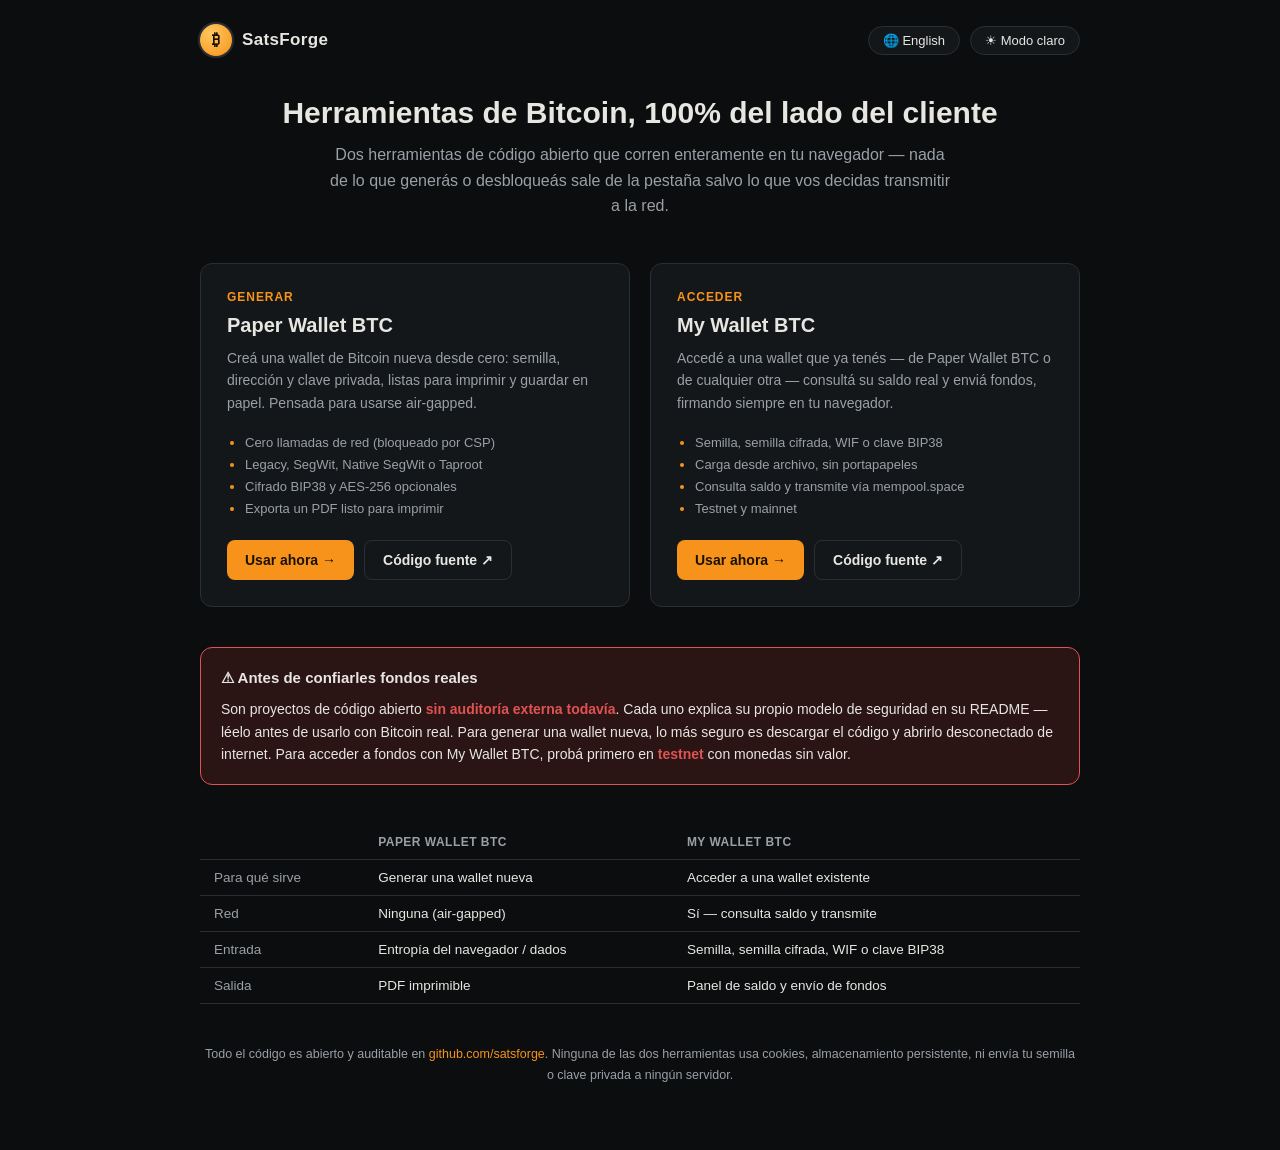
==== index.html @ 0689b352 "Add landing page for Paper Wallet BTC and My Wallet BTC Static, bilingual (ES/EN) landing page linki" ====
<!doctype html>
<html lang="es" data-theme="dark">
<head>
<meta charset="utf-8">
<meta name="viewport" content="width=device-width, initial-scale=1">
<meta name="description" content="Herramientas de Bitcoin 100% del lado del cliente: generá una wallet nueva en papel, o accedé a una existente y enviá fondos.">
<title>SatsForge — Herramientas de Bitcoin</title>
<link rel="icon" href="data:image/svg+xml,%3Csvg xmlns='http://www.w3.org/2000/svg' viewBox='0 0 32 32'%3E%3Ccircle cx='16' cy='16' r='15' fill='%23f7931a'/%3E%3Ctext x='16' y='23' font-family='Arial,sans-serif' font-size='20' font-weight='bold' fill='%231a1200' text-anchor='middle'%3E%E2%82%BF%3C/text%3E%3C/svg%3E">
<style>
:root {
  --bg: #0b0d0f;
  --bg-panel: #14171a;
  --bg-panel-2: #1c2024;
  --border: #2a2f34;
  --text: #e8e6e1;
  --text-dim: #9aa0a6;
  --accent: #f7931a;
  --accent-2: #ffc75f;
  --accent-text: #1a1200;
  --danger: #e05353;
  --danger-bg: #2a1414;
  --ok: #35c26b;
  --mono: 'Roboto Mono', 'Fira Code', 'Courier New', monospace;
  --sans: -apple-system, BlinkMacSystemFont, 'Segoe UI', Helvetica, Arial, sans-serif;
  --radius: 12px;
  color-scheme: dark;
}
[data-theme='light'] {
  --bg: #f6f3ee;
  --bg-panel: #ffffff;
  --bg-panel-2: #f0ede7;
  --border: #d8d2c6;
  --text: #1c1c1c;
  --text-dim: #5a5a5a;
  --accent: #b45f04;
  --accent-2: #935000;
  --accent-text: #ffffff;
  --danger: #b3261e;
  --danger-bg: #fbeaea;
  --ok: #1e8e4f;
  color-scheme: light;
}
* { box-sizing: border-box; }
html, body { margin: 0; padding: 0; background: var(--bg); color: var(--text); font-family: var(--sans); min-height: 100%; }
body { padding: 24px 16px 64px; }
.app { max-width: 880px; margin: 0 auto; }

.topbar { display: flex; align-items: center; justify-content: space-between; margin-bottom: 40px; gap: 12px; flex-wrap: wrap; }
.topbar-actions { display: flex; align-items: center; gap: 10px; }
.brand { display: flex; align-items: center; gap: 10px; font-weight: 700; letter-spacing: 0.02em; font-size: 17px; }
.brand .coin {
  width: 32px; height: 32px; border-radius: 50%;
  background: radial-gradient(circle at 35% 30%, var(--accent-2), var(--accent));
  display: flex; align-items: center; justify-content: center;
  color: #1a1200; font-weight: 900; font-size: 16px;
  box-shadow: 0 0 0 2px var(--border);
}
.theme-toggle {
  background: var(--bg-panel); border: 1px solid var(--border); color: var(--text);
  border-radius: 999px; padding: 6px 14px; font-size: 13px; cursor: pointer;
}
.theme-toggle:hover { border-color: var(--accent); }

.hero { text-align: center; margin-bottom: 44px; }
.hero h1 { font-size: 30px; margin: 0 0 12px; }
.hero p { color: var(--text-dim); font-size: 16px; line-height: 1.6; max-width: 620px; margin: 0 auto; }

.cards { display: grid; grid-template-columns: 1fr 1fr; gap: 20px; margin-bottom: 40px; }
@media (max-width: 680px) { .cards { grid-template-columns: 1fr; } }

.card {
  background: var(--bg-panel); border: 1px solid var(--border); border-radius: var(--radius);
  padding: 26px; display: flex; flex-direction: column;
}
.card .kicker { color: var(--accent); font-size: 12px; font-weight: 700; letter-spacing: 0.08em; text-transform: uppercase; margin-bottom: 10px; }
.card h2 { font-size: 20px; margin: 0 0 10px; }
.card p { color: var(--text-dim); font-size: 14px; line-height: 1.6; flex: 1; margin: 0 0 18px; }
.card ul { color: var(--text-dim); font-size: 13px; line-height: 1.7; margin: 0 0 20px; padding-left: 18px; }
.card ul li::marker { color: var(--accent); }

.btn-row { display: flex; gap: 10px; flex-wrap: wrap; }
.btn {
  appearance: none; border: none; border-radius: 8px; padding: 11px 18px; font-size: 14px; font-weight: 600;
  cursor: pointer; text-decoration: none; display: inline-flex; align-items: center; gap: 6px;
}
.btn-primary { background: var(--accent); color: var(--accent-text); }
.btn-primary:hover { background: var(--accent-2); }
.btn-secondary { background: transparent; border: 1px solid var(--border); color: var(--text); }
.btn-secondary:hover { border-color: var(--accent); }

.notice {
  background: var(--danger-bg); border: 1px solid var(--danger); border-radius: var(--radius);
  padding: 18px 20px; margin-bottom: 40px; font-size: 14px; line-height: 1.6;
}
.notice strong { color: var(--danger); }
.notice h3 { margin: 0 0 8px; font-size: 15px; color: var(--text); }

.compare { width: 100%; border-collapse: collapse; margin-bottom: 40px; font-size: 13.5px; }
.compare th, .compare td { text-align: left; padding: 10px 14px; border-bottom: 1px solid var(--border); }
.compare th { color: var(--text-dim); font-weight: 600; font-size: 12px; text-transform: uppercase; letter-spacing: 0.04em; }
.compare td:first-child, .compare th:first-child { color: var(--text-dim); }

footer { text-align: center; color: var(--text-dim); font-size: 12.5px; line-height: 1.7; }
footer a { color: var(--accent); text-decoration: none; }
footer a:hover { text-decoration: underline; }
</style>
</head>
<body>
<div class="app">

  <div class="topbar">
    <div class="brand"><span class="coin">₿</span> SatsForge</div>
    <div class="topbar-actions">
      <button class="theme-toggle" id="lang-toggle" type="button" data-i18n="topbar.lang.toEnglish">🌐 English</button>
      <button class="theme-toggle" id="theme-toggle" type="button" data-i18n="topbar.theme.toLight">☀ Modo claro</button>
    </div>
  </div>

  <div class="hero">
    <h1 data-i18n="hero.title">Herramientas de Bitcoin, 100% del lado del cliente</h1>
    <p data-i18n="hero.subtitle">Dos herramientas de código abierto que corren enteramente en tu navegador — nada de lo que generás
       o desbloqueás sale de la pestaña salvo lo que vos decidas transmitir a la red.</p>
  </div>

  <div class="cards">
    <div class="card">
      <div class="kicker" data-i18n="card.generate.kicker">Generar</div>
      <h2>Paper Wallet BTC</h2>
      <p data-i18n="card.generate.desc">Creá una wallet de Bitcoin nueva desde cero: semilla, dirección y clave privada,
         listas para imprimir y guardar en papel. Pensada para usarse air-gapped.</p>
      <ul>
        <li data-i18n="card.generate.li1">Cero llamadas de red (bloqueado por CSP)</li>
        <li data-i18n="card.generate.li2">Legacy, SegWit, Native SegWit o Taproot</li>
        <li data-i18n="card.generate.li3">Cifrado BIP38 y AES-256 opcionales</li>
        <li data-i18n="card.generate.li4">Exporta un PDF listo para imprimir</li>
      </ul>
      <div class="btn-row">
        <a class="btn btn-primary" href="./paper-wallet-btc/index.html" data-i18n="card.useNow">Usar ahora →</a>
        <a class="btn btn-secondary" href="https://github.com/satsforge/paper-wallet-btc" target="_blank" rel="noopener noreferrer" data-i18n="card.source">Código fuente ↗</a>
      </div>
    </div>

    <div class="card">
      <div class="kicker" data-i18n="card.access.kicker">Acceder</div>
      <h2>My Wallet BTC</h2>
      <p data-i18n="card.access.desc">Accedé a una wallet que ya tenés — de Paper Wallet BTC o de cualquier otra —
         consultá su saldo real y enviá fondos, firmando siempre en tu navegador.</p>
      <ul>
        <li data-i18n="card.access.li1">Semilla, semilla cifrada, WIF o clave BIP38</li>
        <li data-i18n="card.access.li2">Carga desde archivo, sin portapapeles</li>
        <li data-i18n="card.access.li3">Consulta saldo y transmite vía mempool.space</li>
        <li data-i18n="card.access.li4">Testnet y mainnet</li>
      </ul>
      <div class="btn-row">
        <a class="btn btn-primary" href="./my-wallet-btc/index.html" data-i18n="card.useNow">Usar ahora →</a>
        <a class="btn btn-secondary" href="https://github.com/satsforge/my-wallet-btc" target="_blank" rel="noopener noreferrer" data-i18n="card.source">Código fuente ↗</a>
      </div>
    </div>
  </div>

  <div class="notice">
    <h3 data-i18n="notice.title">⚠ Antes de confiarles fondos reales</h3>
    <span data-i18n="notice.body">Son proyectos de código abierto <strong>sin auditoría externa todavía</strong>. Cada uno explica su
    propio modelo de seguridad en su README — léelo antes de usarlo con Bitcoin real. Para generar una
    wallet nueva, lo más seguro es descargar el código y abrirlo desconectado de internet. Para acceder
    a fondos con My Wallet BTC, probá primero en <strong>testnet</strong> con monedas sin valor.</span>
  </div>

  <table class="compare">
    <thead>
      <tr><th></th><th>Paper Wallet BTC</th><th>My Wallet BTC</th></tr>
    </thead>
    <tbody>
      <tr><td data-i18n="compare.purpose">Para qué sirve</td><td data-i18n="compare.purpose.generate">Generar una wallet nueva</td><td data-i18n="compare.purpose.access">Acceder a una wallet existente</td></tr>
      <tr><td data-i18n="compare.network">Red</td><td data-i18n="compare.network.generate">Ninguna (air-gapped)</td><td data-i18n="compare.network.access">Sí — consulta saldo y transmite</td></tr>
      <tr><td data-i18n="compare.input">Entrada</td><td data-i18n="compare.input.generate">Entropía del navegador / dados</td><td data-i18n="compare.input.access">Semilla, semilla cifrada, WIF o clave BIP38</td></tr>
      <tr><td data-i18n="compare.output">Salida</td><td data-i18n="compare.output.generate">PDF imprimible</td><td data-i18n="compare.output.access">Panel de saldo y envío de fondos</td></tr>
    </tbody>
  </table>

  <footer data-i18n="footer.note">
    Todo el código es abierto y auditable en
    <a href="https://github.com/satsforge" target="_blank" rel="noopener noreferrer">github.com/satsforge</a>.
    Ninguna de las dos herramientas usa cookies, almacenamiento persistente, ni envía tu semilla o
    clave privada a ningún servidor.
  </footer>

</div>
<script>
(function () {
  var dict = {
    'topbar.lang.toEnglish': { es: '🌐 English', en: '🌐 Español' },
    'topbar.theme.toLight': { es: '☀ Modo claro', en: '☀ Light mode' },
    'topbar.theme.toDark': { es: '🌙 Modo oscuro', en: '🌙 Dark mode' },

    'hero.title': { es: 'Herramientas de Bitcoin, 100% del lado del cliente', en: 'Bitcoin tools, 100% client-side' },
    'hero.subtitle': {
      es: 'Dos herramientas de código abierto que corren enteramente en tu navegador — nada de lo que generás o desbloqueás sale de la pestaña salvo lo que vos decidas transmitir a la red.',
      en: 'Two open-source tools that run entirely in your browser — nothing you generate or unlock leaves the tab except what you choose to broadcast to the network.',
    },

    'card.generate.kicker': { es: 'Generar', en: 'Generate' },
    'card.generate.desc': {
      es: 'Creá una wallet de Bitcoin nueva desde cero: semilla, dirección y clave privada, listas para imprimir y guardar en papel. Pensada para usarse air-gapped.',
      en: 'Create a brand-new Bitcoin wallet from scratch: seed, address, and private key, ready to print and keep on paper. Built to be used air-gapped.',
    },
    'card.generate.li1': { es: 'Cero llamadas de red (bloqueado por CSP)', en: 'Zero network calls (blocked by CSP)' },
    'card.generate.li2': { es: 'Legacy, SegWit, Native SegWit o Taproot', en: 'Legacy, SegWit, Native SegWit, or Taproot' },
    'card.generate.li3': { es: 'Cifrado BIP38 y AES-256 opcionales', en: 'Optional BIP38 and AES-256 encryption' },
    'card.generate.li4': { es: 'Exporta un PDF listo para imprimir', en: 'Exports a print-ready PDF' },

    'card.access.kicker': { es: 'Acceder', en: 'Access' },
    'card.access.desc': {
      es: 'Accedé a una wallet que ya tenés — de Paper Wallet BTC o de cualquier otra — consultá su saldo real y enviá fondos, firmando siempre en tu navegador.',
      en: 'Access a wallet you already have — from Paper Wallet BTC or any other — check its real balance and send funds, always signing in your browser.',
    },
    'card.access.li1': { es: 'Semilla, semilla cifrada, WIF o clave BIP38', en: 'Seed, encrypted seed, WIF, or BIP38 key' },
    'card.access.li2': { es: 'Carga desde archivo, sin portapapeles', en: 'Load from file, no clipboard' },
    'card.access.li3': { es: 'Consulta saldo y transmite vía mempool.space', en: 'Checks balance and broadcasts via mempool.space' },
    'card.access.li4': { es: 'Testnet y mainnet', en: 'Testnet and mainnet' },

    'card.useNow': { es: 'Usar ahora →', en: 'Use it now →' },
    'card.source': { es: 'Código fuente ↗', en: 'Source code ↗' },

    'notice.title': { es: '⚠ Antes de confiarles fondos reales', en: '⚠ Before trusting them with real funds' },
    'notice.body': {
      es: 'Son proyectos de código abierto <strong>sin auditoría externa todavía</strong>. Cada uno explica su propio modelo de seguridad en su README — léelo antes de usarlo con Bitcoin real. Para generar una wallet nueva, lo más seguro es descargar el código y abrirlo desconectado de internet. Para acceder a fondos con My Wallet BTC, probá primero en <strong>testnet</strong> con monedas sin valor.',
      en: 'These are open-source projects <strong>not audited externally yet</strong>. Each explains its own security model in its README — read it before using it with real Bitcoin. To generate a new wallet, the safest thing is to download the code and open it disconnected from the internet. To access funds with My Wallet BTC, try <strong>testnet</strong> with worthless coins first.',
    },

    'compare.purpose': { es: 'Para qué sirve', en: 'What it’s for' },
    'compare.purpose.generate': { es: 'Generar una wallet nueva', en: 'Generate a new wallet' },
    'compare.purpose.access': { es: 'Acceder a una wallet existente', en: 'Access an existing wallet' },
    'compare.network': { es: 'Red', en: 'Network' },
    'compare.network.generate': { es: 'Ninguna (air-gapped)', en: 'None (air-gapped)' },
    'compare.network.access': { es: 'Sí — consulta saldo y transmite', en: 'Yes — checks balance and broadcasts' },
    'compare.input': { es: 'Entrada', en: 'Input' },
    'compare.input.generate': { es: 'Entropía del navegador / dados', en: 'Browser entropy / dice' },
    'compare.input.access': { es: 'Semilla, semilla cifrada, WIF o clave BIP38', en: 'Seed, encrypted seed, WIF, or BIP38 key' },
    'compare.output': { es: 'Salida', en: 'Output' },
    'compare.output.generate': { es: 'PDF imprimible', en: 'Printable PDF' },
    'compare.output.access': { es: 'Panel de saldo y envío de fondos', en: 'Balance panel and fund sending' },

    'footer.note': {
      es: 'Todo el código es abierto y auditable en <a href="https://github.com/satsforge" target="_blank" rel="noopener noreferrer">github.com/satsforge</a>. Ninguna de las dos herramientas usa cookies, almacenamiento persistente, ni envía tu semilla o clave privada a ningún servidor.',
      en: 'All the code is open and auditable at <a href="https://github.com/satsforge" target="_blank" rel="noopener noreferrer">github.com/satsforge</a>. Neither tool uses cookies, persistent storage, or sends your seed or private key to any server.',
    },
  };

  var state = { lang: 'es' };

  function tr(key) {
    var entry = dict[key];
    return entry ? (entry[state.lang] || entry.es) : key;
  }

  function applyTranslations() {
    document.documentElement.lang = state.lang;
    document.querySelectorAll('[data-i18n]').forEach(function (el) {
      el.innerHTML = tr(el.dataset.i18n);
    });
    updateThemeLabel();
  }

  function updateThemeLabel() {
    var isLight = document.documentElement.getAttribute('data-theme') === 'light';
    document.getElementById('theme-toggle').textContent = tr(isLight ? 'topbar.theme.toDark' : 'topbar.theme.toLight');
  }

  document.getElementById('lang-toggle').addEventListener('click', function () {
    state.lang = state.lang === 'es' ? 'en' : 'es';
    applyTranslations();
  });

  document.getElementById('theme-toggle').addEventListener('click', function () {
    var html = document.documentElement;
    html.setAttribute('data-theme', html.getAttribute('data-theme') === 'light' ? 'dark' : 'light');
    updateThemeLabel();
  });

  applyTranslations();
})();
</script>
</body>
</html>
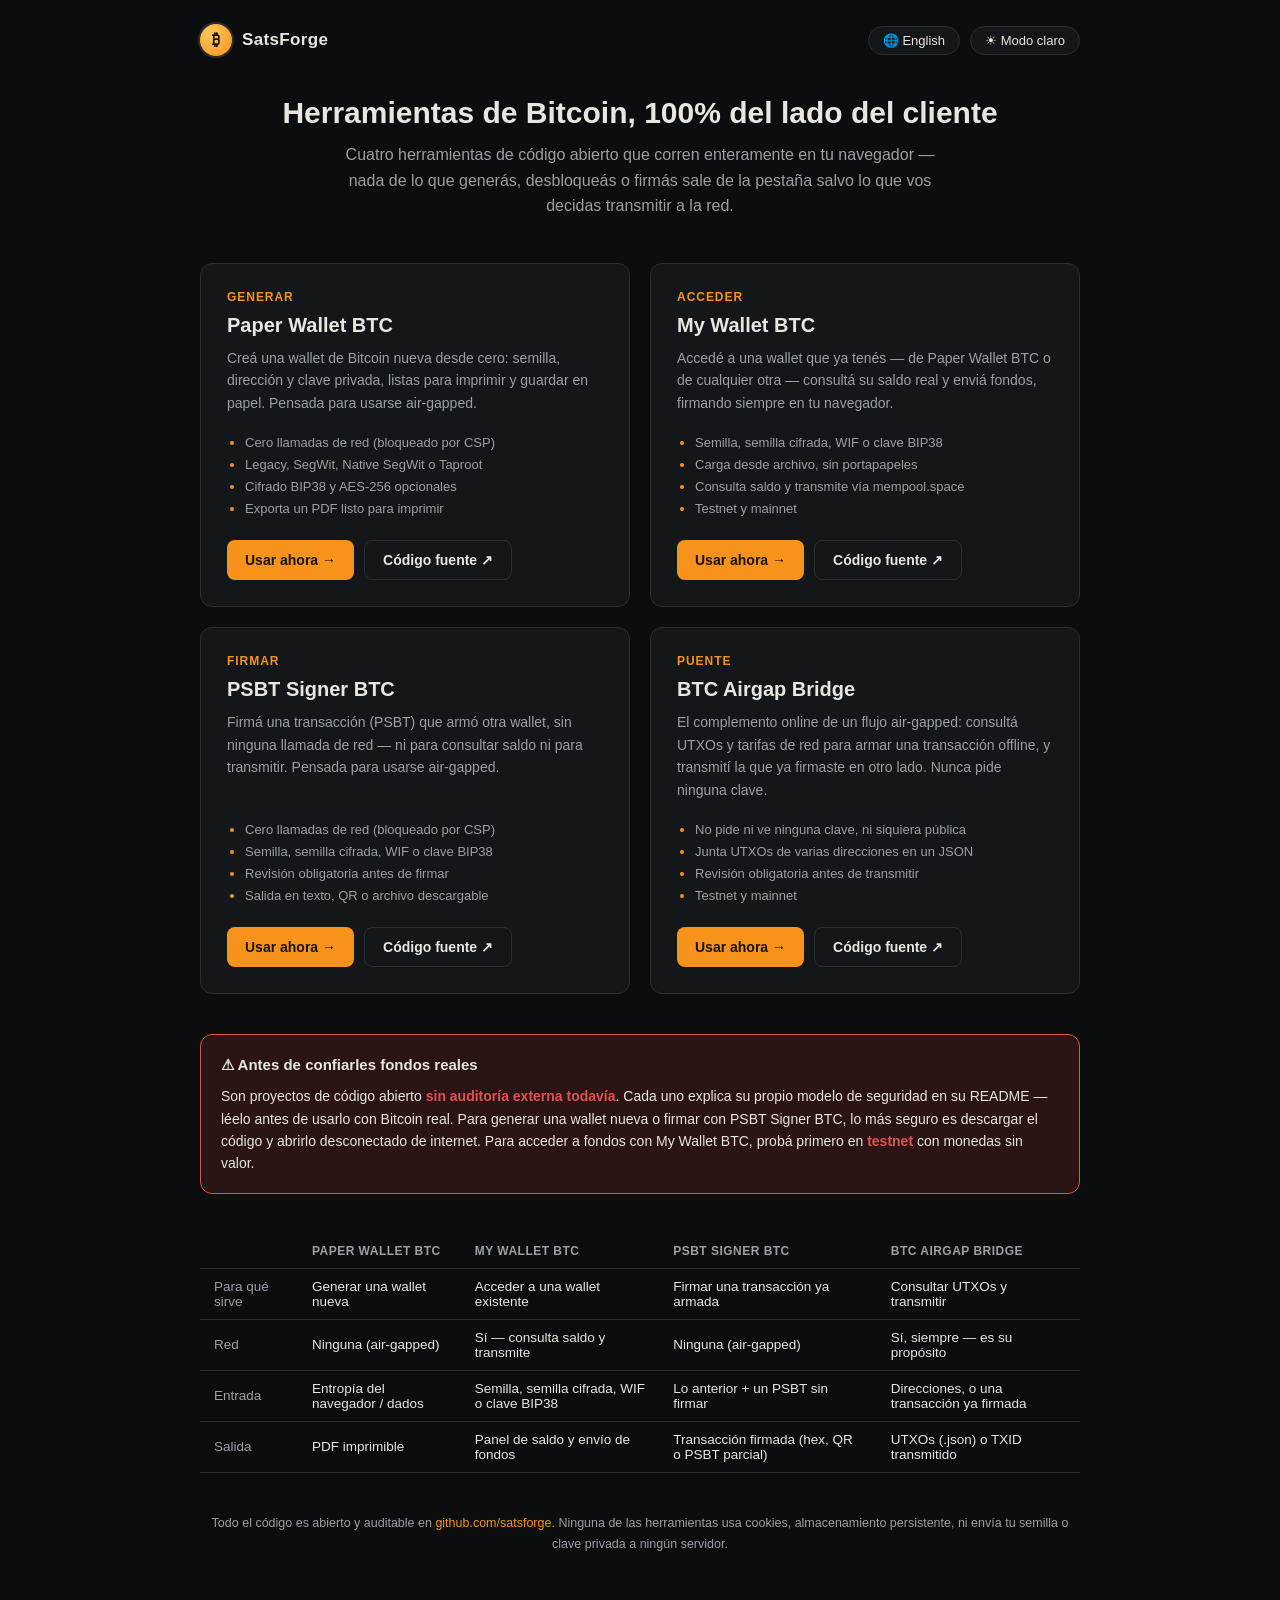
==== commit 6b817cd3: "Add PSBT Signer BTC and BTC Airgap Bridge to the landing page Brings the site up to date with the tw" ====
--- a/index.html
+++ b/index.html
@@ -3,7 +3,7 @@
 <head>
 <meta charset="utf-8">
 <meta name="viewport" content="width=device-width, initial-scale=1">
-<meta name="description" content="Herramientas de Bitcoin 100% del lado del cliente: generá una wallet nueva en papel, o accedé a una existente y enviá fondos.">
+<meta name="description" content="Herramientas de Bitcoin 100% del lado del cliente: generá una wallet nueva en papel, accedé a una existente y enviá fondos, firmá un PSBT offline, o consultá UTXOs y transmití una transacción ya firmada.">
 <title>SatsForge — Herramientas de Bitcoin</title>
 <link rel="icon" href="data:image/svg+xml,%3Csvg xmlns='http://www.w3.org/2000/svg' viewBox='0 0 32 32'%3E%3Ccircle cx='16' cy='16' r='15' fill='%23f7931a'/%3E%3Ctext x='16' y='23' font-family='Arial,sans-serif' font-size='20' font-weight='bold' fill='%231a1200' text-anchor='middle'%3E%E2%82%BF%3C/text%3E%3C/svg%3E">
 <style>
@@ -66,7 +66,7 @@
 .hero p { color: var(--text-dim); font-size: 16px; line-height: 1.6; max-width: 620px; margin: 0 auto; }
 
 .cards { display: grid; grid-template-columns: 1fr 1fr; gap: 20px; margin-bottom: 40px; }
-@media (max-width: 680px) { .cards { grid-template-columns: 1fr; } }
+@media (max-width: 620px) { .cards { grid-template-columns: 1fr; } }
 
 .card {
   background: var(--bg-panel); border: 1px solid var(--border); border-radius: var(--radius);
@@ -118,8 +118,8 @@
 
   <div class="hero">
     <h1 data-i18n="hero.title">Herramientas de Bitcoin, 100% del lado del cliente</h1>
-    <p data-i18n="hero.subtitle">Dos herramientas de código abierto que corren enteramente en tu navegador — nada de lo que generás
-       o desbloqueás sale de la pestaña salvo lo que vos decidas transmitir a la red.</p>
+    <p data-i18n="hero.subtitle">Cuatro herramientas de código abierto que corren enteramente en tu navegador — nada de lo que generás,
+       desbloqueás o firmás sale de la pestaña salvo lo que vos decidas transmitir a la red.</p>
   </div>
 
   <div class="cards">
@@ -156,32 +156,90 @@
         <a class="btn btn-secondary" href="https://github.com/satsforge/my-wallet-btc" target="_blank" rel="noopener noreferrer" data-i18n="card.source">Código fuente ↗</a>
       </div>
     </div>
+
+    <div class="card">
+      <div class="kicker" data-i18n="card.sign.kicker">Firmar</div>
+      <h2>PSBT Signer BTC</h2>
+      <p data-i18n="card.sign.desc">Firmá una transacción (PSBT) que armó otra wallet, sin ninguna llamada de red —
+         ni para consultar saldo ni para transmitir. Pensada para usarse air-gapped.</p>
+      <ul>
+        <li data-i18n="card.sign.li1">Cero llamadas de red (bloqueado por CSP)</li>
+        <li data-i18n="card.sign.li2">Semilla, semilla cifrada, WIF o clave BIP38</li>
+        <li data-i18n="card.sign.li3">Revisión obligatoria antes de firmar</li>
+        <li data-i18n="card.sign.li4">Salida en texto, QR o archivo descargable</li>
+      </ul>
+      <div class="btn-row">
+        <a class="btn btn-primary" href="./psbt-signer-btc/index.html" data-i18n="card.useNow">Usar ahora →</a>
+        <a class="btn btn-secondary" href="https://github.com/satsforge/psbt-signer-btc" target="_blank" rel="noopener noreferrer" data-i18n="card.source">Código fuente ↗</a>
+      </div>
+    </div>
+
+    <div class="card">
+      <div class="kicker" data-i18n="card.bridge.kicker">Puente</div>
+      <h2>BTC Airgap Bridge</h2>
+      <p data-i18n="card.bridge.desc">El complemento online de un flujo air-gapped: consultá UTXOs y tarifas de red para armar una
+         transacción offline, y transmití la que ya firmaste en otro lado. Nunca pide ninguna clave.</p>
+      <ul>
+        <li data-i18n="card.bridge.li1">No pide ni ve ninguna clave, ni siquiera pública</li>
+        <li data-i18n="card.bridge.li2">Junta UTXOs de varias direcciones en un JSON</li>
+        <li data-i18n="card.bridge.li3">Revisión obligatoria antes de transmitir</li>
+        <li data-i18n="card.bridge.li4">Testnet y mainnet</li>
+      </ul>
+      <div class="btn-row">
+        <a class="btn btn-primary" href="./btc-airgap-bridge/index.html" data-i18n="card.useNow">Usar ahora →</a>
+        <a class="btn btn-secondary" href="https://github.com/satsforge/btc-airgap-bridge" target="_blank" rel="noopener noreferrer" data-i18n="card.source">Código fuente ↗</a>
+      </div>
+    </div>
   </div>
 
   <div class="notice">
     <h3 data-i18n="notice.title">⚠ Antes de confiarles fondos reales</h3>
     <span data-i18n="notice.body">Son proyectos de código abierto <strong>sin auditoría externa todavía</strong>. Cada uno explica su
     propio modelo de seguridad en su README — léelo antes de usarlo con Bitcoin real. Para generar una
-    wallet nueva, lo más seguro es descargar el código y abrirlo desconectado de internet. Para acceder
-    a fondos con My Wallet BTC, probá primero en <strong>testnet</strong> con monedas sin valor.</span>
+    wallet nueva o firmar con PSBT Signer BTC, lo más seguro es descargar el código y abrirlo desconectado
+    de internet. Para acceder a fondos con My Wallet BTC, probá primero en <strong>testnet</strong> con monedas sin valor.</span>
   </div>
 
   <table class="compare">
     <thead>
-      <tr><th></th><th>Paper Wallet BTC</th><th>My Wallet BTC</th></tr>
+      <tr><th></th><th>Paper Wallet BTC</th><th>My Wallet BTC</th><th>PSBT Signer BTC</th><th>BTC Airgap Bridge</th></tr>
     </thead>
     <tbody>
-      <tr><td data-i18n="compare.purpose">Para qué sirve</td><td data-i18n="compare.purpose.generate">Generar una wallet nueva</td><td data-i18n="compare.purpose.access">Acceder a una wallet existente</td></tr>
-      <tr><td data-i18n="compare.network">Red</td><td data-i18n="compare.network.generate">Ninguna (air-gapped)</td><td data-i18n="compare.network.access">Sí — consulta saldo y transmite</td></tr>
-      <tr><td data-i18n="compare.input">Entrada</td><td data-i18n="compare.input.generate">Entropía del navegador / dados</td><td data-i18n="compare.input.access">Semilla, semilla cifrada, WIF o clave BIP38</td></tr>
-      <tr><td data-i18n="compare.output">Salida</td><td data-i18n="compare.output.generate">PDF imprimible</td><td data-i18n="compare.output.access">Panel de saldo y envío de fondos</td></tr>
+      <tr>
+        <td data-i18n="compare.purpose">Para qué sirve</td>
+        <td data-i18n="compare.purpose.generate">Generar una wallet nueva</td>
+        <td data-i18n="compare.purpose.access">Acceder a una wallet existente</td>
+        <td data-i18n="compare.purpose.sign">Firmar una transacción ya armada</td>
+        <td data-i18n="compare.purpose.bridge">Consultar UTXOs y transmitir</td>
+      </tr>
+      <tr>
+        <td data-i18n="compare.network">Red</td>
+        <td data-i18n="compare.network.generate">Ninguna (air-gapped)</td>
+        <td data-i18n="compare.network.access">Sí — consulta saldo y transmite</td>
+        <td data-i18n="compare.network.sign">Ninguna (air-gapped)</td>
+        <td data-i18n="compare.network.bridge">Sí, siempre — es su propósito</td>
+      </tr>
+      <tr>
+        <td data-i18n="compare.input">Entrada</td>
+        <td data-i18n="compare.input.generate">Entropía del navegador / dados</td>
+        <td data-i18n="compare.input.access">Semilla, semilla cifrada, WIF o clave BIP38</td>
+        <td data-i18n="compare.input.sign">Lo anterior + un PSBT sin firmar</td>
+        <td data-i18n="compare.input.bridge">Direcciones, o una transacción ya firmada</td>
+      </tr>
+      <tr>
+        <td data-i18n="compare.output">Salida</td>
+        <td data-i18n="compare.output.generate">PDF imprimible</td>
+        <td data-i18n="compare.output.access">Panel de saldo y envío de fondos</td>
+        <td data-i18n="compare.output.sign">Transacción firmada (hex, QR o PSBT parcial)</td>
+        <td data-i18n="compare.output.bridge">UTXOs (.json) o TXID transmitido</td>
+      </tr>
     </tbody>
   </table>
 
   <footer data-i18n="footer.note">
     Todo el código es abierto y auditable en
     <a href="https://github.com/satsforge" target="_blank" rel="noopener noreferrer">github.com/satsforge</a>.
-    Ninguna de las dos herramientas usa cookies, almacenamiento persistente, ni envía tu semilla o
+    Ninguna de las herramientas usa cookies, almacenamiento persistente, ni envía tu semilla o
     clave privada a ningún servidor.
   </footer>
 
@@ -195,8 +253,8 @@
 
     'hero.title': { es: 'Herramientas de Bitcoin, 100% del lado del cliente', en: 'Bitcoin tools, 100% client-side' },
     'hero.subtitle': {
-      es: 'Dos herramientas de código abierto que corren enteramente en tu navegador — nada de lo que generás o desbloqueás sale de la pestaña salvo lo que vos decidas transmitir a la red.',
-      en: 'Two open-source tools that run entirely in your browser — nothing you generate or unlock leaves the tab except what you choose to broadcast to the network.',
+      es: 'Cuatro herramientas de código abierto que corren enteramente en tu navegador — nada de lo que generás, desbloqueás o firmás sale de la pestaña salvo lo que vos decidas transmitir a la red.',
+      en: 'Four open-source tools that run entirely in your browser — nothing you generate, unlock, or sign leaves the tab except what you choose to broadcast to the network.',
     },
 
     'card.generate.kicker': { es: 'Generar', en: 'Generate' },
@@ -219,31 +277,59 @@
     'card.access.li3': { es: 'Consulta saldo y transmite vía mempool.space', en: 'Checks balance and broadcasts via mempool.space' },
     'card.access.li4': { es: 'Testnet y mainnet', en: 'Testnet and mainnet' },
 
+    'card.sign.kicker': { es: 'Firmar', en: 'Sign' },
+    'card.sign.desc': {
+      es: 'Firmá una transacción (PSBT) que armó otra wallet, sin ninguna llamada de red — ni para consultar saldo ni para transmitir. Pensada para usarse air-gapped.',
+      en: 'Sign a transaction (PSBT) another wallet built, with no network calls at all — not to check balance, not to broadcast. Built to be used air-gapped.',
+    },
+    'card.sign.li1': { es: 'Cero llamadas de red (bloqueado por CSP)', en: 'Zero network calls (blocked by CSP)' },
+    'card.sign.li2': { es: 'Semilla, semilla cifrada, WIF o clave BIP38', en: 'Seed, encrypted seed, WIF, or BIP38 key' },
+    'card.sign.li3': { es: 'Revisión obligatoria antes de firmar', en: 'Mandatory review before signing' },
+    'card.sign.li4': { es: 'Salida en texto, QR o archivo descargable', en: 'Output as text, QR, or a downloadable file' },
+
+    'card.bridge.kicker': { es: 'Puente', en: 'Bridge' },
+    'card.bridge.desc': {
+      es: 'El complemento online de un flujo air-gapped: consultá UTXOs y tarifas de red para armar una transacción offline, y transmití la que ya firmaste en otro lado. Nunca pide ninguna clave.',
+      en: 'The online companion for an air-gapped workflow: query UTXOs and network fees to build a transaction offline, and broadcast the one you already signed elsewhere. It never asks for any key.',
+    },
+    'card.bridge.li1': { es: 'No pide ni ve ninguna clave, ni siquiera pública', en: 'Never asks for or sees any key, not even a public one' },
+    'card.bridge.li2': { es: 'Junta UTXOs de varias direcciones en un JSON', en: 'Merges UTXOs from several addresses into one JSON' },
+    'card.bridge.li3': { es: 'Revisión obligatoria antes de transmitir', en: 'Mandatory review before broadcasting' },
+    'card.bridge.li4': { es: 'Testnet y mainnet', en: 'Testnet and mainnet' },
+
     'card.useNow': { es: 'Usar ahora →', en: 'Use it now →' },
     'card.source': { es: 'Código fuente ↗', en: 'Source code ↗' },
 
     'notice.title': { es: '⚠ Antes de confiarles fondos reales', en: '⚠ Before trusting them with real funds' },
     'notice.body': {
-      es: 'Son proyectos de código abierto <strong>sin auditoría externa todavía</strong>. Cada uno explica su propio modelo de seguridad en su README — léelo antes de usarlo con Bitcoin real. Para generar una wallet nueva, lo más seguro es descargar el código y abrirlo desconectado de internet. Para acceder a fondos con My Wallet BTC, probá primero en <strong>testnet</strong> con monedas sin valor.',
-      en: 'These are open-source projects <strong>not audited externally yet</strong>. Each explains its own security model in its README — read it before using it with real Bitcoin. To generate a new wallet, the safest thing is to download the code and open it disconnected from the internet. To access funds with My Wallet BTC, try <strong>testnet</strong> with worthless coins first.',
+      es: 'Son proyectos de código abierto <strong>sin auditoría externa todavía</strong>. Cada uno explica su propio modelo de seguridad en su README — léelo antes de usarlo con Bitcoin real. Para generar una wallet nueva o firmar con PSBT Signer BTC, lo más seguro es descargar el código y abrirlo desconectado de internet. Para acceder a fondos con My Wallet BTC, probá primero en <strong>testnet</strong> con monedas sin valor.',
+      en: 'These are open-source projects <strong>not audited externally yet</strong>. Each explains its own security model in its README — read it before using it with real Bitcoin. To generate a new wallet or sign with PSBT Signer BTC, the safest thing is to download the code and open it disconnected from the internet. To access funds with My Wallet BTC, try <strong>testnet</strong> with worthless coins first.',
     },
 
     'compare.purpose': { es: 'Para qué sirve', en: 'What it’s for' },
     'compare.purpose.generate': { es: 'Generar una wallet nueva', en: 'Generate a new wallet' },
     'compare.purpose.access': { es: 'Acceder a una wallet existente', en: 'Access an existing wallet' },
+    'compare.purpose.sign': { es: 'Firmar una transacción ya armada', en: 'Sign an already-built transaction' },
+    'compare.purpose.bridge': { es: 'Consultar UTXOs y transmitir', en: 'Query UTXOs and broadcast' },
     'compare.network': { es: 'Red', en: 'Network' },
     'compare.network.generate': { es: 'Ninguna (air-gapped)', en: 'None (air-gapped)' },
     'compare.network.access': { es: 'Sí — consulta saldo y transmite', en: 'Yes — checks balance and broadcasts' },
+    'compare.network.sign': { es: 'Ninguna (air-gapped)', en: 'None (air-gapped)' },
+    'compare.network.bridge': { es: 'Sí, siempre — es su propósito', en: 'Yes, always — that is its purpose' },
     'compare.input': { es: 'Entrada', en: 'Input' },
     'compare.input.generate': { es: 'Entropía del navegador / dados', en: 'Browser entropy / dice' },
     'compare.input.access': { es: 'Semilla, semilla cifrada, WIF o clave BIP38', en: 'Seed, encrypted seed, WIF, or BIP38 key' },
+    'compare.input.sign': { es: 'Lo anterior + un PSBT sin firmar', en: 'The above + an unsigned PSBT' },
+    'compare.input.bridge': { es: 'Direcciones, o una transacción ya firmada', en: 'Addresses, or an already-signed transaction' },
     'compare.output': { es: 'Salida', en: 'Output' },
     'compare.output.generate': { es: 'PDF imprimible', en: 'Printable PDF' },
     'compare.output.access': { es: 'Panel de saldo y envío de fondos', en: 'Balance panel and fund sending' },
+    'compare.output.sign': { es: 'Transacción firmada (hex, QR o PSBT parcial)', en: 'Signed transaction (hex, QR, or partial PSBT)' },
+    'compare.output.bridge': { es: 'UTXOs (.json) o TXID transmitido', en: 'UTXOs (.json) or a broadcast TXID' },
 
     'footer.note': {
-      es: 'Todo el código es abierto y auditable en <a href="https://github.com/satsforge" target="_blank" rel="noopener noreferrer">github.com/satsforge</a>. Ninguna de las dos herramientas usa cookies, almacenamiento persistente, ni envía tu semilla o clave privada a ningún servidor.',
-      en: 'All the code is open and auditable at <a href="https://github.com/satsforge" target="_blank" rel="noopener noreferrer">github.com/satsforge</a>. Neither tool uses cookies, persistent storage, or sends your seed or private key to any server.',
+      es: 'Todo el código es abierto y auditable en <a href="https://github.com/satsforge" target="_blank" rel="noopener noreferrer">github.com/satsforge</a>. Ninguna de las herramientas usa cookies, almacenamiento persistente, ni envía tu semilla o clave privada a ningún servidor.',
+      en: 'All the code is open and auditable at <a href="https://github.com/satsforge" target="_blank" rel="noopener noreferrer">github.com/satsforge</a>. None of the tools use cookies, persistent storage, or send your seed or private key to any server.',
     },
   };
 
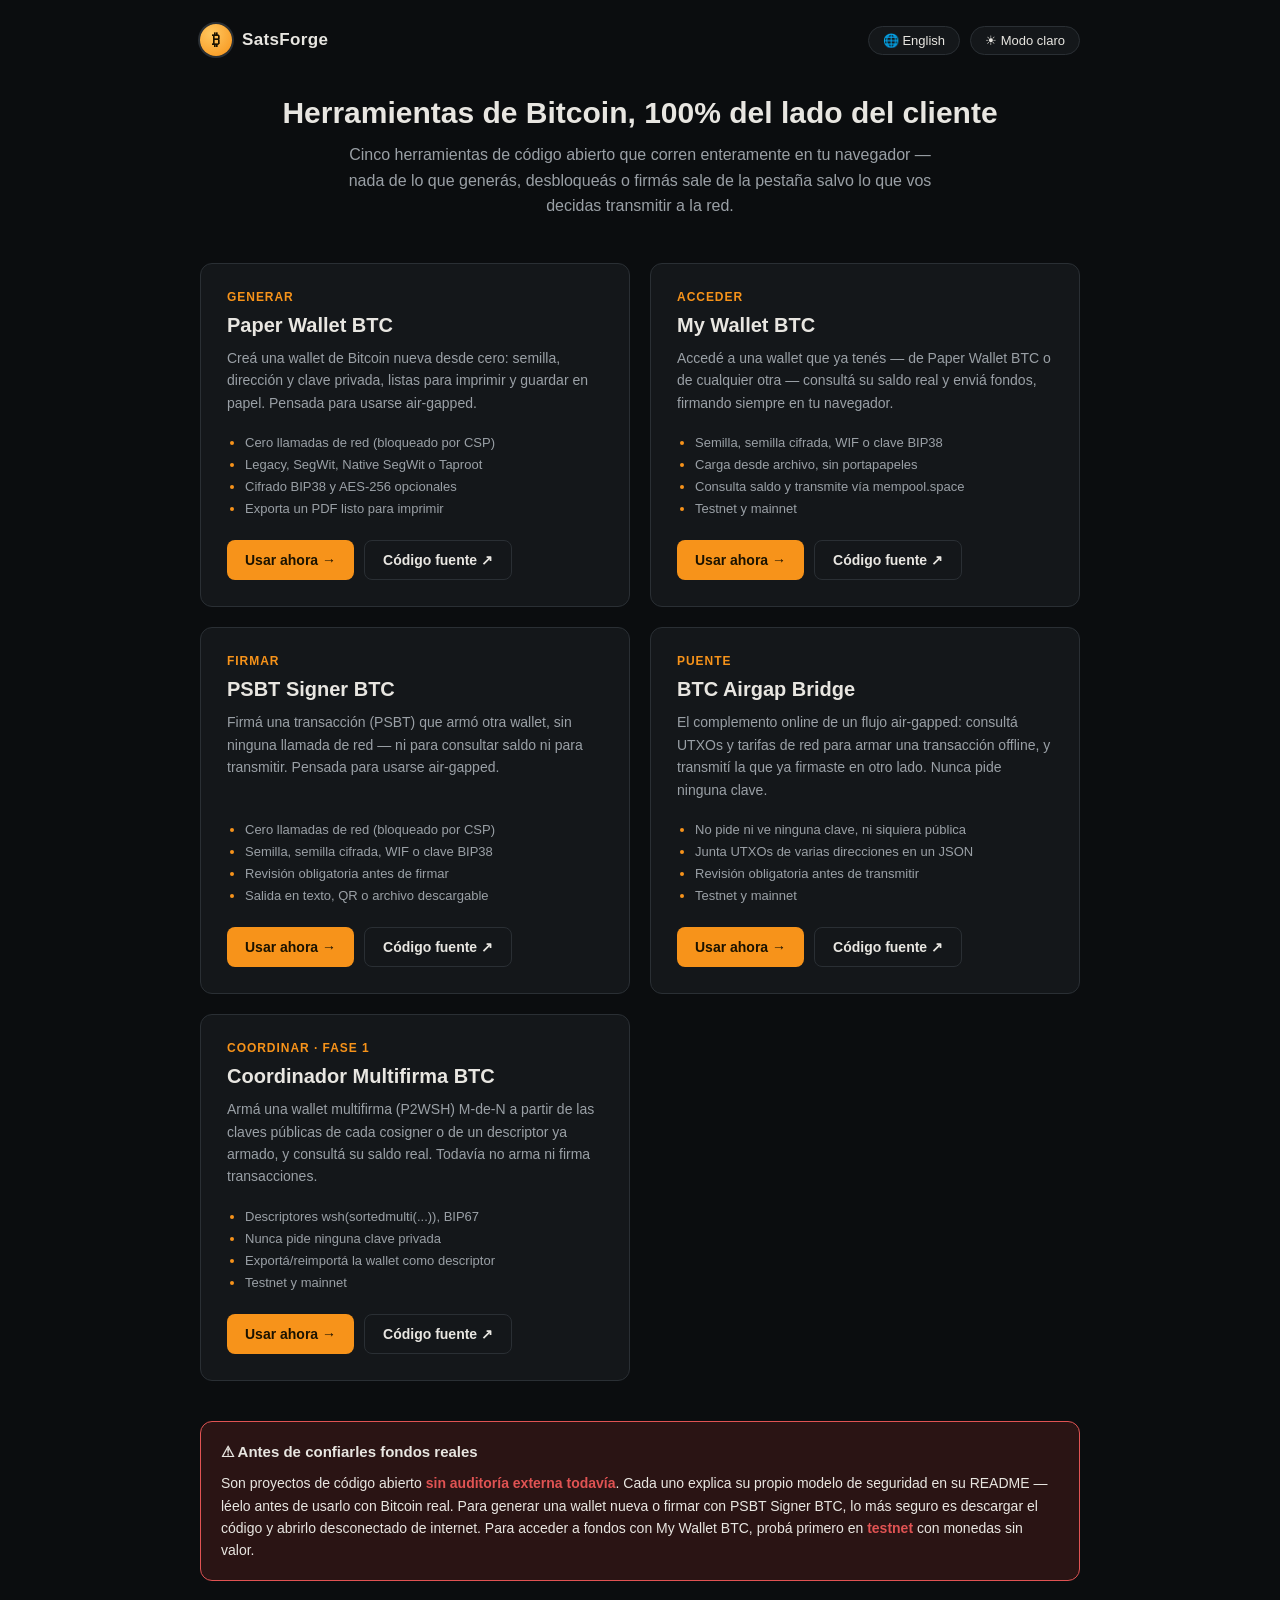
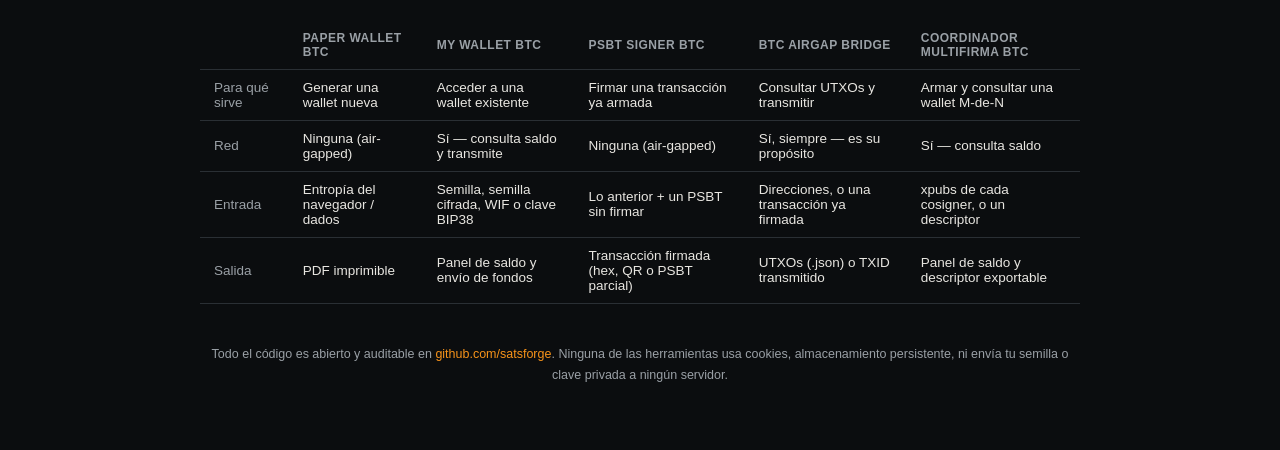
==== commit 5dd0618d: "Add Coordinador Multifirma BTC (Phase 1) to the landing page Fifth tool in the suite: the multisig c" ====
--- a/index.html
+++ b/index.html
@@ -3,7 +3,7 @@
 <head>
 <meta charset="utf-8">
 <meta name="viewport" content="width=device-width, initial-scale=1">
-<meta name="description" content="Herramientas de Bitcoin 100% del lado del cliente: generá una wallet nueva en papel, accedé a una existente y enviá fondos, firmá un PSBT offline, o consultá UTXOs y transmití una transacción ya firmada.">
+<meta name="description" content="Herramientas de Bitcoin 100% del lado del cliente: generá una wallet nueva en papel, accedé a una existente y enviá fondos, firmá un PSBT offline, consultá UTXOs y transmití una transacción ya firmada, o coordiná una wallet multifirma.">
 <title>SatsForge — Herramientas de Bitcoin</title>
 <link rel="icon" href="data:image/svg+xml,%3Csvg xmlns='http://www.w3.org/2000/svg' viewBox='0 0 32 32'%3E%3Ccircle cx='16' cy='16' r='15' fill='%23f7931a'/%3E%3Ctext x='16' y='23' font-family='Arial,sans-serif' font-size='20' font-weight='bold' fill='%231a1200' text-anchor='middle'%3E%E2%82%BF%3C/text%3E%3C/svg%3E">
 <style>
@@ -95,7 +95,8 @@
 .notice strong { color: var(--danger); }
 .notice h3 { margin: 0 0 8px; font-size: 15px; color: var(--text); }
 
-.compare { width: 100%; border-collapse: collapse; margin-bottom: 40px; font-size: 13.5px; }
+.compare-wrap { overflow-x: auto; margin-bottom: 40px; }
+.compare { width: 100%; min-width: 640px; border-collapse: collapse; font-size: 13.5px; }
 .compare th, .compare td { text-align: left; padding: 10px 14px; border-bottom: 1px solid var(--border); }
 .compare th { color: var(--text-dim); font-weight: 600; font-size: 12px; text-transform: uppercase; letter-spacing: 0.04em; }
 .compare td:first-child, .compare th:first-child { color: var(--text-dim); }
@@ -118,7 +119,7 @@
 
   <div class="hero">
     <h1 data-i18n="hero.title">Herramientas de Bitcoin, 100% del lado del cliente</h1>
-    <p data-i18n="hero.subtitle">Cuatro herramientas de código abierto que corren enteramente en tu navegador — nada de lo que generás,
+    <p data-i18n="hero.subtitle">Cinco herramientas de código abierto que corren enteramente en tu navegador — nada de lo que generás,
        desbloqueás o firmás sale de la pestaña salvo lo que vos decidas transmitir a la red.</p>
   </div>
 
@@ -190,6 +191,23 @@
         <a class="btn btn-secondary" href="https://github.com/satsforge/btc-airgap-bridge" target="_blank" rel="noopener noreferrer" data-i18n="card.source">Código fuente ↗</a>
       </div>
     </div>
+
+    <div class="card">
+      <div class="kicker" data-i18n="card.multisig.kicker">Coordinar · Fase 1</div>
+      <h2>Coordinador Multifirma BTC</h2>
+      <p data-i18n="card.multisig.desc">Armá una wallet multifirma (P2WSH) M-de-N a partir de las claves públicas de cada cosigner
+         o de un descriptor ya armado, y consultá su saldo real. Todavía no arma ni firma transacciones.</p>
+      <ul>
+        <li data-i18n="card.multisig.li1">Descriptores wsh(sortedmulti(...)), BIP67</li>
+        <li data-i18n="card.multisig.li2">Nunca pide ninguna clave privada</li>
+        <li data-i18n="card.multisig.li3">Exportá/reimportá la wallet como descriptor</li>
+        <li data-i18n="card.multisig.li4">Testnet y mainnet</li>
+      </ul>
+      <div class="btn-row">
+        <a class="btn btn-primary" href="./multisig-coordinator-btc/index.html" data-i18n="card.useNow">Usar ahora →</a>
+        <a class="btn btn-secondary" href="https://github.com/satsforge/multisig-coordinator-btc" target="_blank" rel="noopener noreferrer" data-i18n="card.source">Código fuente ↗</a>
+      </div>
+    </div>
   </div>
 
   <div class="notice">
@@ -200,9 +218,10 @@
     de internet. Para acceder a fondos con My Wallet BTC, probá primero en <strong>testnet</strong> con monedas sin valor.</span>
   </div>
 
+  <div class="compare-wrap">
   <table class="compare">
     <thead>
-      <tr><th></th><th>Paper Wallet BTC</th><th>My Wallet BTC</th><th>PSBT Signer BTC</th><th>BTC Airgap Bridge</th></tr>
+      <tr><th></th><th>Paper Wallet BTC</th><th>My Wallet BTC</th><th>PSBT Signer BTC</th><th>BTC Airgap Bridge</th><th>Coordinador Multifirma BTC</th></tr>
     </thead>
     <tbody>
       <tr>
@@ -211,6 +230,7 @@
         <td data-i18n="compare.purpose.access">Acceder a una wallet existente</td>
         <td data-i18n="compare.purpose.sign">Firmar una transacción ya armada</td>
         <td data-i18n="compare.purpose.bridge">Consultar UTXOs y transmitir</td>
+        <td data-i18n="compare.purpose.multisig">Armar y consultar una wallet M-de-N</td>
       </tr>
       <tr>
         <td data-i18n="compare.network">Red</td>
@@ -218,6 +238,7 @@
         <td data-i18n="compare.network.access">Sí — consulta saldo y transmite</td>
         <td data-i18n="compare.network.sign">Ninguna (air-gapped)</td>
         <td data-i18n="compare.network.bridge">Sí, siempre — es su propósito</td>
+        <td data-i18n="compare.network.multisig">Sí — consulta saldo</td>
       </tr>
       <tr>
         <td data-i18n="compare.input">Entrada</td>
@@ -225,6 +246,7 @@
         <td data-i18n="compare.input.access">Semilla, semilla cifrada, WIF o clave BIP38</td>
         <td data-i18n="compare.input.sign">Lo anterior + un PSBT sin firmar</td>
         <td data-i18n="compare.input.bridge">Direcciones, o una transacción ya firmada</td>
+        <td data-i18n="compare.input.multisig">xpubs de cada cosigner, o un descriptor</td>
       </tr>
       <tr>
         <td data-i18n="compare.output">Salida</td>
@@ -232,9 +254,11 @@
         <td data-i18n="compare.output.access">Panel de saldo y envío de fondos</td>
         <td data-i18n="compare.output.sign">Transacción firmada (hex, QR o PSBT parcial)</td>
         <td data-i18n="compare.output.bridge">UTXOs (.json) o TXID transmitido</td>
+        <td data-i18n="compare.output.multisig">Panel de saldo y descriptor exportable</td>
       </tr>
     </tbody>
   </table>
+  </div>
 
   <footer data-i18n="footer.note">
     Todo el código es abierto y auditable en
@@ -253,8 +277,8 @@
 
     'hero.title': { es: 'Herramientas de Bitcoin, 100% del lado del cliente', en: 'Bitcoin tools, 100% client-side' },
     'hero.subtitle': {
-      es: 'Cuatro herramientas de código abierto que corren enteramente en tu navegador — nada de lo que generás, desbloqueás o firmás sale de la pestaña salvo lo que vos decidas transmitir a la red.',
-      en: 'Four open-source tools that run entirely in your browser — nothing you generate, unlock, or sign leaves the tab except what you choose to broadcast to the network.',
+      es: 'Cinco herramientas de código abierto que corren enteramente en tu navegador — nada de lo que generás, desbloqueás o firmás sale de la pestaña salvo lo que vos decidas transmitir a la red.',
+      en: 'Five open-source tools that run entirely in your browser — nothing you generate, unlock, or sign leaves the tab except what you choose to broadcast to the network.',
     },
 
     'card.generate.kicker': { es: 'Generar', en: 'Generate' },
@@ -296,6 +320,16 @@
     'card.bridge.li2': { es: 'Junta UTXOs de varias direcciones en un JSON', en: 'Merges UTXOs from several addresses into one JSON' },
     'card.bridge.li3': { es: 'Revisión obligatoria antes de transmitir', en: 'Mandatory review before broadcasting' },
     'card.bridge.li4': { es: 'Testnet y mainnet', en: 'Testnet and mainnet' },
+
+    'card.multisig.kicker': { es: 'Coordinar · Fase 1', en: 'Coordinate · Phase 1' },
+    'card.multisig.desc': {
+      es: 'Armá una wallet multifirma (P2WSH) M-de-N a partir de las claves públicas de cada cosigner o de un descriptor ya armado, y consultá su saldo real. Todavía no arma ni firma transacciones.',
+      en: 'Build an M-of-N multisig (P2WSH) wallet from each cosigner\'s public key or from an existing descriptor, and check its real balance. It does not build or sign transactions yet.',
+    },
+    'card.multisig.li1': { es: 'Descriptores wsh(sortedmulti(...)), BIP67', en: 'wsh(sortedmulti(...)) descriptors, BIP67' },
+    'card.multisig.li2': { es: 'Nunca pide ninguna clave privada', en: 'Never asks for any private key' },
+    'card.multisig.li3': { es: 'Exportá/reimportá la wallet como descriptor', en: 'Export/re-import the wallet as a descriptor' },
+    'card.multisig.li4': { es: 'Testnet y mainnet', en: 'Testnet and mainnet' },
 
     'card.useNow': { es: 'Usar ahora →', en: 'Use it now →' },
     'card.source': { es: 'Código fuente ↗', en: 'Source code ↗' },
@@ -311,21 +345,25 @@
     'compare.purpose.access': { es: 'Acceder a una wallet existente', en: 'Access an existing wallet' },
     'compare.purpose.sign': { es: 'Firmar una transacción ya armada', en: 'Sign an already-built transaction' },
     'compare.purpose.bridge': { es: 'Consultar UTXOs y transmitir', en: 'Query UTXOs and broadcast' },
+    'compare.purpose.multisig': { es: 'Armar y consultar una wallet M-de-N', en: 'Build and check an M-of-N wallet' },
     'compare.network': { es: 'Red', en: 'Network' },
     'compare.network.generate': { es: 'Ninguna (air-gapped)', en: 'None (air-gapped)' },
     'compare.network.access': { es: 'Sí — consulta saldo y transmite', en: 'Yes — checks balance and broadcasts' },
     'compare.network.sign': { es: 'Ninguna (air-gapped)', en: 'None (air-gapped)' },
     'compare.network.bridge': { es: 'Sí, siempre — es su propósito', en: 'Yes, always — that is its purpose' },
+    'compare.network.multisig': { es: 'Sí — consulta saldo', en: 'Yes — checks balance' },
     'compare.input': { es: 'Entrada', en: 'Input' },
     'compare.input.generate': { es: 'Entropía del navegador / dados', en: 'Browser entropy / dice' },
     'compare.input.access': { es: 'Semilla, semilla cifrada, WIF o clave BIP38', en: 'Seed, encrypted seed, WIF, or BIP38 key' },
     'compare.input.sign': { es: 'Lo anterior + un PSBT sin firmar', en: 'The above + an unsigned PSBT' },
     'compare.input.bridge': { es: 'Direcciones, o una transacción ya firmada', en: 'Addresses, or an already-signed transaction' },
+    'compare.input.multisig': { es: 'xpubs de cada cosigner, o un descriptor', en: 'Each cosigner\'s xpub, or a descriptor' },
     'compare.output': { es: 'Salida', en: 'Output' },
     'compare.output.generate': { es: 'PDF imprimible', en: 'Printable PDF' },
     'compare.output.access': { es: 'Panel de saldo y envío de fondos', en: 'Balance panel and fund sending' },
     'compare.output.sign': { es: 'Transacción firmada (hex, QR o PSBT parcial)', en: 'Signed transaction (hex, QR, or partial PSBT)' },
     'compare.output.bridge': { es: 'UTXOs (.json) o TXID transmitido', en: 'UTXOs (.json) or a broadcast TXID' },
+    'compare.output.multisig': { es: 'Panel de saldo y descriptor exportable', en: 'Balance panel and an exportable descriptor' },
 
     'footer.note': {
       es: 'Todo el código es abierto y auditable en <a href="https://github.com/satsforge" target="_blank" rel="noopener noreferrer">github.com/satsforge</a>. Ninguna de las herramientas usa cookies, almacenamiento persistente, ni envía tu semilla o clave privada a ningún servidor.',
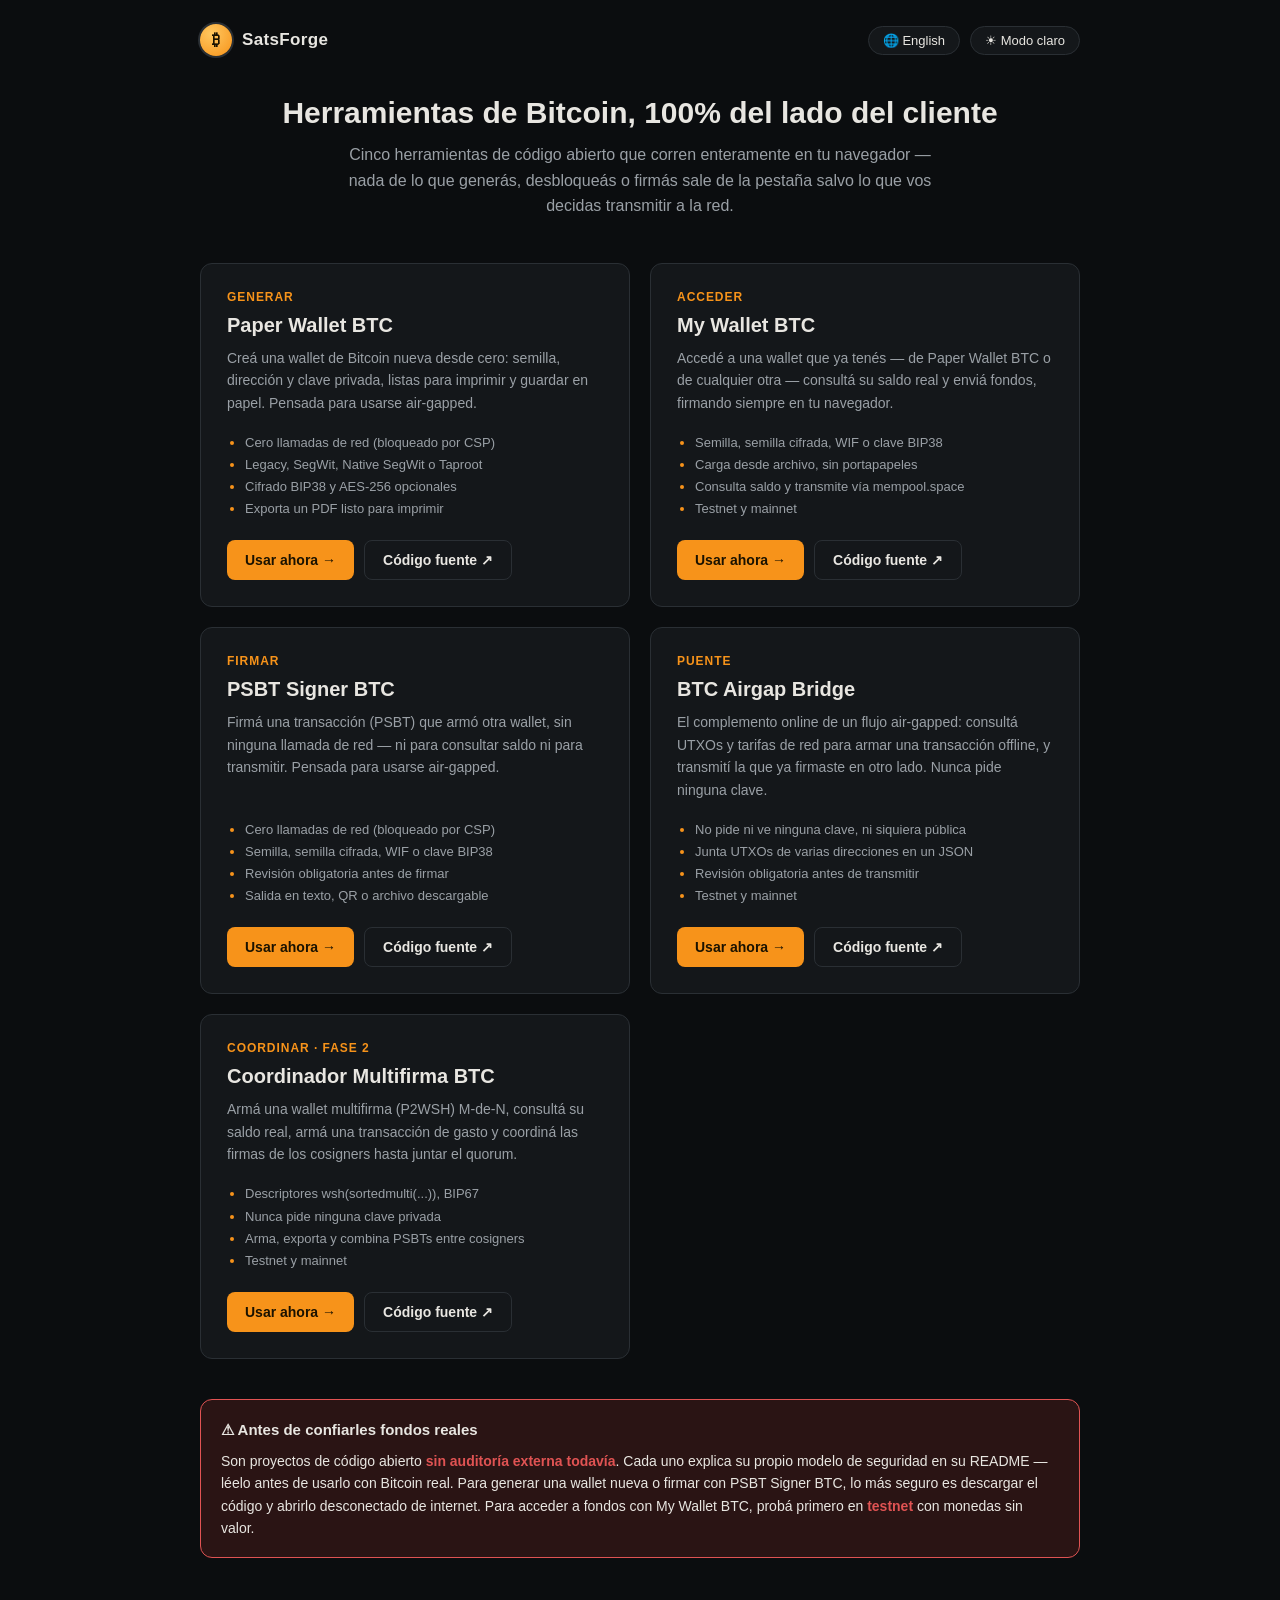
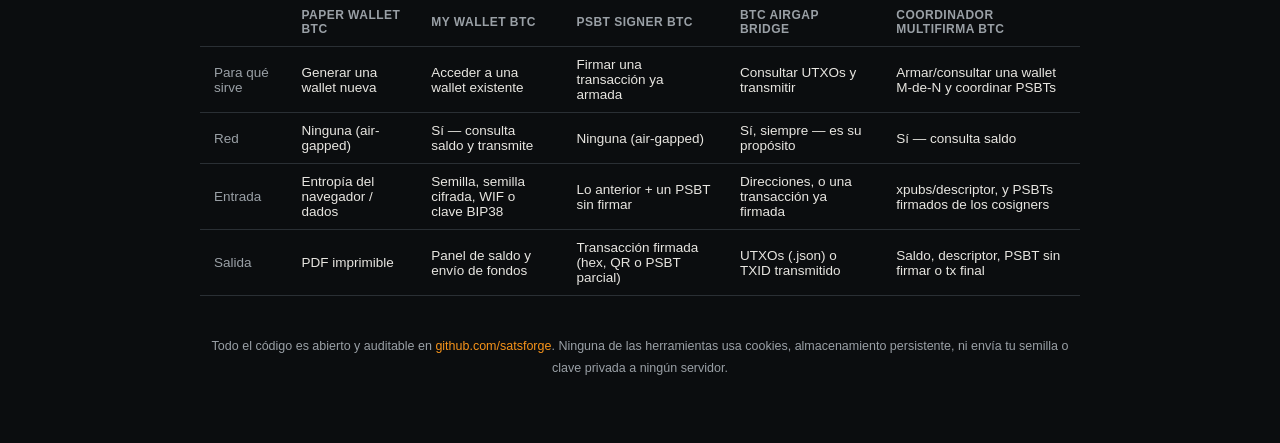
==== commit d7af6f3d: "Update Coordinador Multifirma BTC card to Phase 2 Reflects that the tool now builds spend transactio" ====
--- a/index.html
+++ b/index.html
@@ -193,14 +193,14 @@
     </div>
 
     <div class="card">
-      <div class="kicker" data-i18n="card.multisig.kicker">Coordinar · Fase 1</div>
+      <div class="kicker" data-i18n="card.multisig.kicker">Coordinar · Fase 2</div>
       <h2>Coordinador Multifirma BTC</h2>
-      <p data-i18n="card.multisig.desc">Armá una wallet multifirma (P2WSH) M-de-N a partir de las claves públicas de cada cosigner
-         o de un descriptor ya armado, y consultá su saldo real. Todavía no arma ni firma transacciones.</p>
+      <p data-i18n="card.multisig.desc">Armá una wallet multifirma (P2WSH) M-de-N, consultá su saldo real, armá una transacción de
+         gasto y coordiná las firmas de los cosigners hasta juntar el quorum.</p>
       <ul>
         <li data-i18n="card.multisig.li1">Descriptores wsh(sortedmulti(...)), BIP67</li>
         <li data-i18n="card.multisig.li2">Nunca pide ninguna clave privada</li>
-        <li data-i18n="card.multisig.li3">Exportá/reimportá la wallet como descriptor</li>
+        <li data-i18n="card.multisig.li3">Arma, exporta y combina PSBTs entre cosigners</li>
         <li data-i18n="card.multisig.li4">Testnet y mainnet</li>
       </ul>
       <div class="btn-row">
@@ -321,14 +321,14 @@
     'card.bridge.li3': { es: 'Revisión obligatoria antes de transmitir', en: 'Mandatory review before broadcasting' },
     'card.bridge.li4': { es: 'Testnet y mainnet', en: 'Testnet and mainnet' },
 
-    'card.multisig.kicker': { es: 'Coordinar · Fase 1', en: 'Coordinate · Phase 1' },
+    'card.multisig.kicker': { es: 'Coordinar · Fase 2', en: 'Coordinate · Phase 2' },
     'card.multisig.desc': {
-      es: 'Armá una wallet multifirma (P2WSH) M-de-N a partir de las claves públicas de cada cosigner o de un descriptor ya armado, y consultá su saldo real. Todavía no arma ni firma transacciones.',
-      en: 'Build an M-of-N multisig (P2WSH) wallet from each cosigner\'s public key or from an existing descriptor, and check its real balance. It does not build or sign transactions yet.',
+      es: 'Armá una wallet multifirma (P2WSH) M-de-N, consultá su saldo real, armá una transacción de gasto y coordiná las firmas de los cosigners hasta juntar el quorum.',
+      en: 'Build an M-of-N multisig (P2WSH) wallet, check its real balance, build a spending transaction, and coordinate cosigner signatures until the quorum is met.',
     },
     'card.multisig.li1': { es: 'Descriptores wsh(sortedmulti(...)), BIP67', en: 'wsh(sortedmulti(...)) descriptors, BIP67' },
     'card.multisig.li2': { es: 'Nunca pide ninguna clave privada', en: 'Never asks for any private key' },
-    'card.multisig.li3': { es: 'Exportá/reimportá la wallet como descriptor', en: 'Export/re-import the wallet as a descriptor' },
+    'card.multisig.li3': { es: 'Arma, exporta y combina PSBTs entre cosigners', en: 'Builds, exports, and combines PSBTs across cosigners' },
     'card.multisig.li4': { es: 'Testnet y mainnet', en: 'Testnet and mainnet' },
 
     'card.useNow': { es: 'Usar ahora →', en: 'Use it now →' },
@@ -345,7 +345,7 @@
     'compare.purpose.access': { es: 'Acceder a una wallet existente', en: 'Access an existing wallet' },
     'compare.purpose.sign': { es: 'Firmar una transacción ya armada', en: 'Sign an already-built transaction' },
     'compare.purpose.bridge': { es: 'Consultar UTXOs y transmitir', en: 'Query UTXOs and broadcast' },
-    'compare.purpose.multisig': { es: 'Armar y consultar una wallet M-de-N', en: 'Build and check an M-of-N wallet' },
+    'compare.purpose.multisig': { es: 'Armar/consultar una wallet M-de-N y coordinar PSBTs', en: 'Build/check an M-of-N wallet and coordinate PSBTs' },
     'compare.network': { es: 'Red', en: 'Network' },
     'compare.network.generate': { es: 'Ninguna (air-gapped)', en: 'None (air-gapped)' },
     'compare.network.access': { es: 'Sí — consulta saldo y transmite', en: 'Yes — checks balance and broadcasts' },
@@ -357,13 +357,13 @@
     'compare.input.access': { es: 'Semilla, semilla cifrada, WIF o clave BIP38', en: 'Seed, encrypted seed, WIF, or BIP38 key' },
     'compare.input.sign': { es: 'Lo anterior + un PSBT sin firmar', en: 'The above + an unsigned PSBT' },
     'compare.input.bridge': { es: 'Direcciones, o una transacción ya firmada', en: 'Addresses, or an already-signed transaction' },
-    'compare.input.multisig': { es: 'xpubs de cada cosigner, o un descriptor', en: 'Each cosigner\'s xpub, or a descriptor' },
+    'compare.input.multisig': { es: 'xpubs/descriptor, y PSBTs firmados de los cosigners', en: 'xpubs/descriptor, and cosigners\' signed PSBTs' },
     'compare.output': { es: 'Salida', en: 'Output' },
     'compare.output.generate': { es: 'PDF imprimible', en: 'Printable PDF' },
     'compare.output.access': { es: 'Panel de saldo y envío de fondos', en: 'Balance panel and fund sending' },
     'compare.output.sign': { es: 'Transacción firmada (hex, QR o PSBT parcial)', en: 'Signed transaction (hex, QR, or partial PSBT)' },
     'compare.output.bridge': { es: 'UTXOs (.json) o TXID transmitido', en: 'UTXOs (.json) or a broadcast TXID' },
-    'compare.output.multisig': { es: 'Panel de saldo y descriptor exportable', en: 'Balance panel and an exportable descriptor' },
+    'compare.output.multisig': { es: 'Saldo, descriptor, PSBT sin firmar o tx final', en: 'Balance, descriptor, unsigned PSBT, or final tx' },
 
     'footer.note': {
       es: 'Todo el código es abierto y auditable en <a href="https://github.com/satsforge" target="_blank" rel="noopener noreferrer">github.com/satsforge</a>. Ninguna de las herramientas usa cookies, almacenamiento persistente, ni envía tu semilla o clave privada a ningún servidor.',
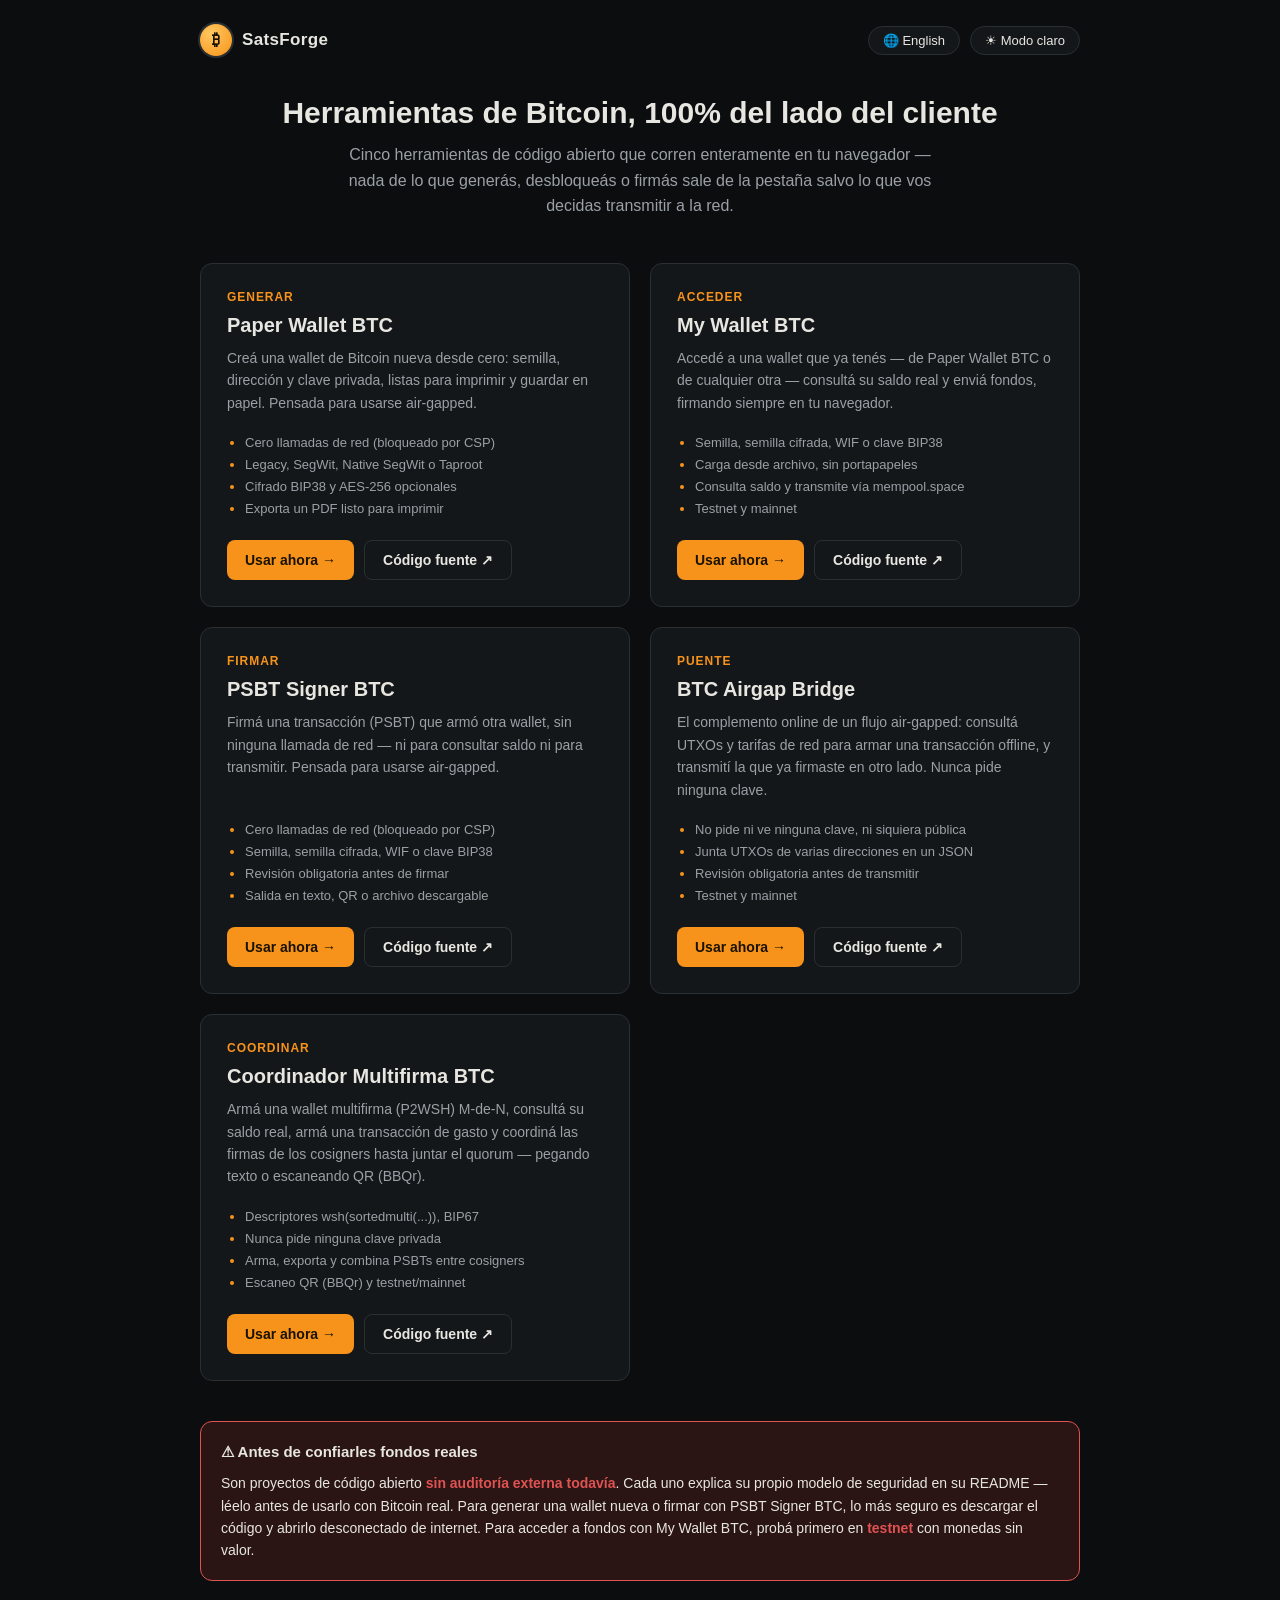
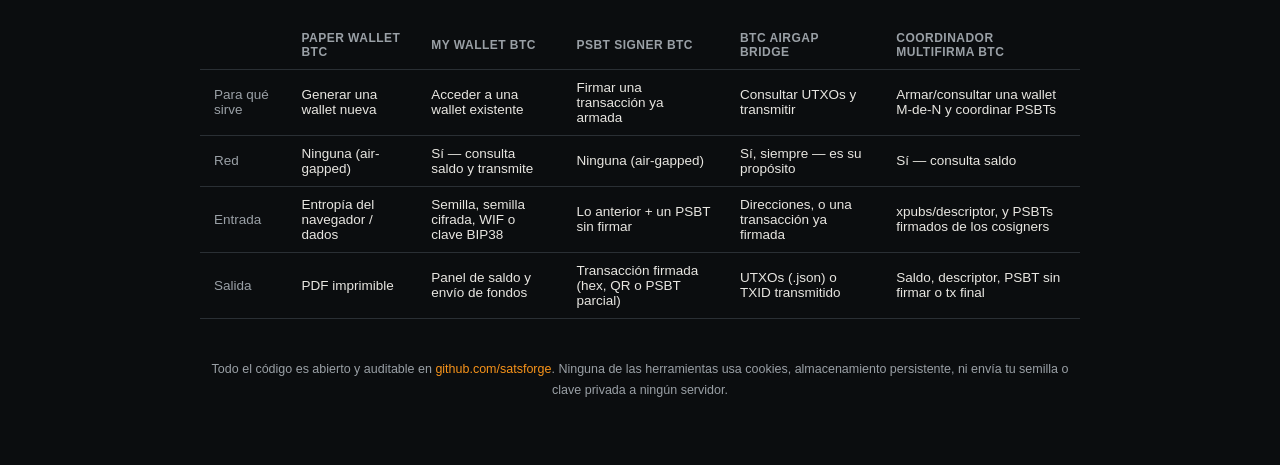
==== commit 0af49cc1: "Mark Coordinador Multifirma BTC as feature-complete All three planned phases are done (setup/watch-o" ====
--- a/index.html
+++ b/index.html
@@ -193,15 +193,15 @@
     </div>
 
     <div class="card">
-      <div class="kicker" data-i18n="card.multisig.kicker">Coordinar · Fase 2</div>
+      <div class="kicker" data-i18n="card.multisig.kicker">Coordinar</div>
       <h2>Coordinador Multifirma BTC</h2>
       <p data-i18n="card.multisig.desc">Armá una wallet multifirma (P2WSH) M-de-N, consultá su saldo real, armá una transacción de
-         gasto y coordiná las firmas de los cosigners hasta juntar el quorum.</p>
+         gasto y coordiná las firmas de los cosigners hasta juntar el quorum — pegando texto o escaneando QR (BBQr).</p>
       <ul>
         <li data-i18n="card.multisig.li1">Descriptores wsh(sortedmulti(...)), BIP67</li>
         <li data-i18n="card.multisig.li2">Nunca pide ninguna clave privada</li>
         <li data-i18n="card.multisig.li3">Arma, exporta y combina PSBTs entre cosigners</li>
-        <li data-i18n="card.multisig.li4">Testnet y mainnet</li>
+        <li data-i18n="card.multisig.li4">Escaneo QR (BBQr) y testnet/mainnet</li>
       </ul>
       <div class="btn-row">
         <a class="btn btn-primary" href="./multisig-coordinator-btc/index.html" data-i18n="card.useNow">Usar ahora →</a>
@@ -321,15 +321,15 @@
     'card.bridge.li3': { es: 'Revisión obligatoria antes de transmitir', en: 'Mandatory review before broadcasting' },
     'card.bridge.li4': { es: 'Testnet y mainnet', en: 'Testnet and mainnet' },
 
-    'card.multisig.kicker': { es: 'Coordinar · Fase 2', en: 'Coordinate · Phase 2' },
+    'card.multisig.kicker': { es: 'Coordinar', en: 'Coordinate' },
     'card.multisig.desc': {
-      es: 'Armá una wallet multifirma (P2WSH) M-de-N, consultá su saldo real, armá una transacción de gasto y coordiná las firmas de los cosigners hasta juntar el quorum.',
-      en: 'Build an M-of-N multisig (P2WSH) wallet, check its real balance, build a spending transaction, and coordinate cosigner signatures until the quorum is met.',
+      es: 'Armá una wallet multifirma (P2WSH) M-de-N, consultá su saldo real, armá una transacción de gasto y coordiná las firmas de los cosigners hasta juntar el quorum — pegando texto o escaneando QR (BBQr).',
+      en: 'Build an M-of-N multisig (P2WSH) wallet, check its real balance, build a spending transaction, and coordinate cosigner signatures until the quorum is met — by pasting text or scanning QR codes (BBQr).',
     },
     'card.multisig.li1': { es: 'Descriptores wsh(sortedmulti(...)), BIP67', en: 'wsh(sortedmulti(...)) descriptors, BIP67' },
     'card.multisig.li2': { es: 'Nunca pide ninguna clave privada', en: 'Never asks for any private key' },
     'card.multisig.li3': { es: 'Arma, exporta y combina PSBTs entre cosigners', en: 'Builds, exports, and combines PSBTs across cosigners' },
-    'card.multisig.li4': { es: 'Testnet y mainnet', en: 'Testnet and mainnet' },
+    'card.multisig.li4': { es: 'Escaneo QR (BBQr) y testnet/mainnet', en: 'QR scanning (BBQr) and testnet/mainnet' },
 
     'card.useNow': { es: 'Usar ahora →', en: 'Use it now →' },
     'card.source': { es: 'Código fuente ↗', en: 'Source code ↗' },
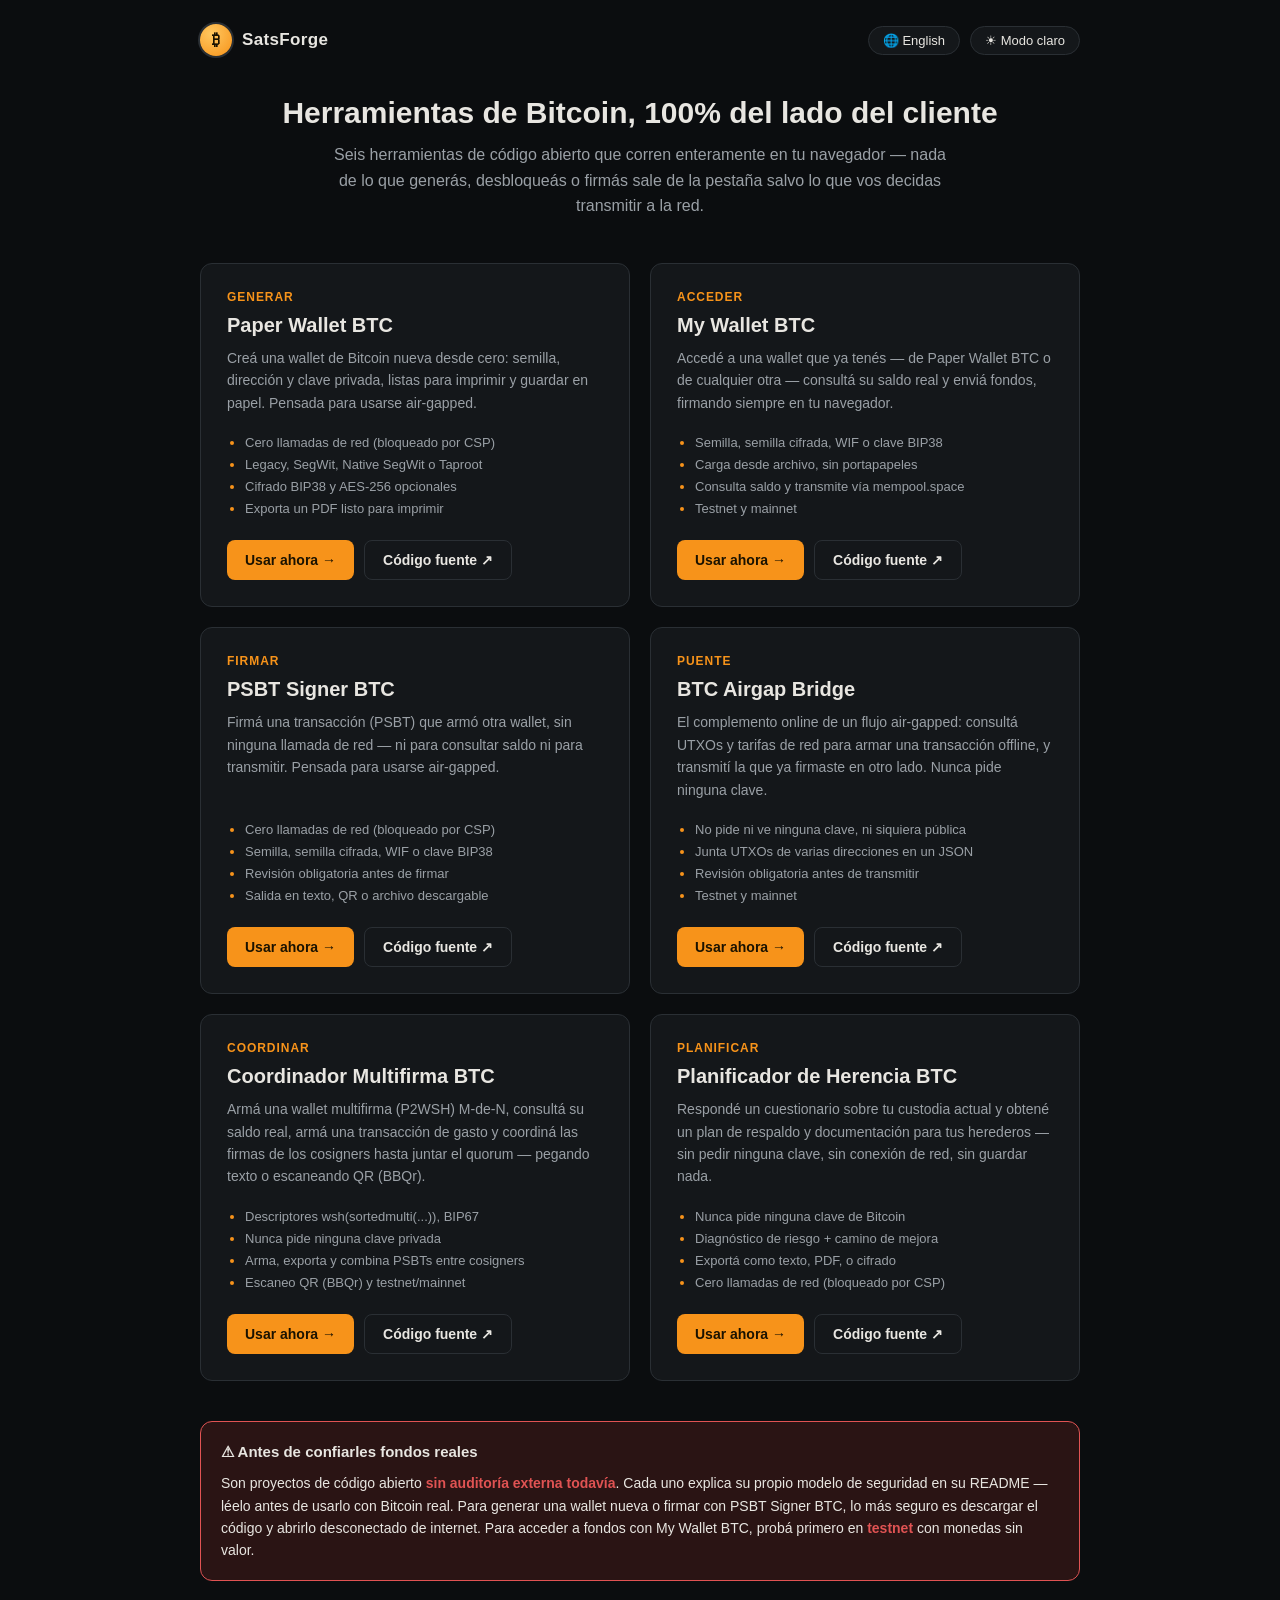
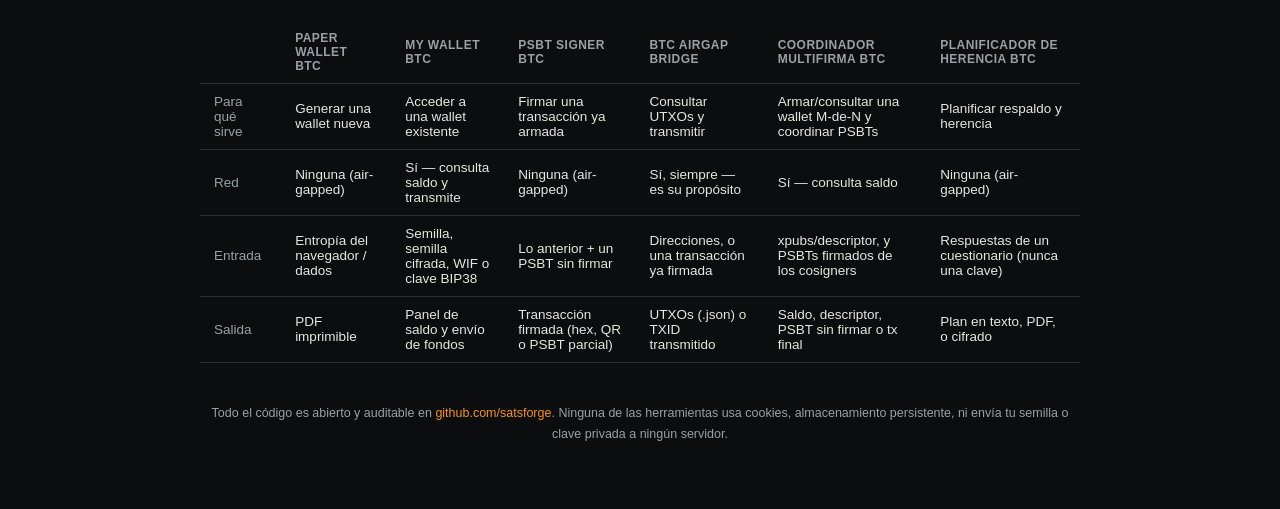
==== commit cf109455: "Add Planificador de Herencia BTC as sixth tool Adds the inheritance/backup planner card, a sixth com" ====
--- a/index.html
+++ b/index.html
@@ -119,7 +119,7 @@
 
   <div class="hero">
     <h1 data-i18n="hero.title">Herramientas de Bitcoin, 100% del lado del cliente</h1>
-    <p data-i18n="hero.subtitle">Cinco herramientas de código abierto que corren enteramente en tu navegador — nada de lo que generás,
+    <p data-i18n="hero.subtitle">Seis herramientas de código abierto que corren enteramente en tu navegador — nada de lo que generás,
        desbloqueás o firmás sale de la pestaña salvo lo que vos decidas transmitir a la red.</p>
   </div>
 
@@ -206,6 +206,23 @@
       <div class="btn-row">
         <a class="btn btn-primary" href="./multisig-coordinator-btc/index.html" data-i18n="card.useNow">Usar ahora →</a>
         <a class="btn btn-secondary" href="https://github.com/satsforge/multisig-coordinator-btc" target="_blank" rel="noopener noreferrer" data-i18n="card.source">Código fuente ↗</a>
+      </div>
+    </div>
+
+    <div class="card">
+      <div class="kicker" data-i18n="card.inheritance.kicker">Planificar</div>
+      <h2>Planificador de Herencia BTC</h2>
+      <p data-i18n="card.inheritance.desc">Respondé un cuestionario sobre tu custodia actual y obtené un plan de respaldo y documentación
+         para tus herederos — sin pedir ninguna clave, sin conexión de red, sin guardar nada.</p>
+      <ul>
+        <li data-i18n="card.inheritance.li1">Nunca pide ninguna clave de Bitcoin</li>
+        <li data-i18n="card.inheritance.li2">Diagnóstico de riesgo + camino de mejora</li>
+        <li data-i18n="card.inheritance.li3">Exportá como texto, PDF, o cifrado</li>
+        <li data-i18n="card.inheritance.li4">Cero llamadas de red (bloqueado por CSP)</li>
+      </ul>
+      <div class="btn-row">
+        <a class="btn btn-primary" href="./inheritance-planner-btc/index.html" data-i18n="card.useNow">Usar ahora →</a>
+        <a class="btn btn-secondary" href="https://github.com/satsforge/inheritance-planner-btc" target="_blank" rel="noopener noreferrer" data-i18n="card.source">Código fuente ↗</a>
       </div>
     </div>
   </div>
@@ -221,7 +238,7 @@
   <div class="compare-wrap">
   <table class="compare">
     <thead>
-      <tr><th></th><th>Paper Wallet BTC</th><th>My Wallet BTC</th><th>PSBT Signer BTC</th><th>BTC Airgap Bridge</th><th>Coordinador Multifirma BTC</th></tr>
+      <tr><th></th><th>Paper Wallet BTC</th><th>My Wallet BTC</th><th>PSBT Signer BTC</th><th>BTC Airgap Bridge</th><th>Coordinador Multifirma BTC</th><th>Planificador de Herencia BTC</th></tr>
     </thead>
     <tbody>
       <tr>
@@ -231,6 +248,7 @@
         <td data-i18n="compare.purpose.sign">Firmar una transacción ya armada</td>
         <td data-i18n="compare.purpose.bridge">Consultar UTXOs y transmitir</td>
         <td data-i18n="compare.purpose.multisig">Armar y consultar una wallet M-de-N</td>
+        <td data-i18n="compare.purpose.inheritance">Planificar respaldo y herencia</td>
       </tr>
       <tr>
         <td data-i18n="compare.network">Red</td>
@@ -239,6 +257,7 @@
         <td data-i18n="compare.network.sign">Ninguna (air-gapped)</td>
         <td data-i18n="compare.network.bridge">Sí, siempre — es su propósito</td>
         <td data-i18n="compare.network.multisig">Sí — consulta saldo</td>
+        <td data-i18n="compare.network.inheritance">Ninguna (air-gapped)</td>
       </tr>
       <tr>
         <td data-i18n="compare.input">Entrada</td>
@@ -247,6 +266,7 @@
         <td data-i18n="compare.input.sign">Lo anterior + un PSBT sin firmar</td>
         <td data-i18n="compare.input.bridge">Direcciones, o una transacción ya firmada</td>
         <td data-i18n="compare.input.multisig">xpubs de cada cosigner, o un descriptor</td>
+        <td data-i18n="compare.input.inheritance">Respuestas de un cuestionario (nunca una clave)</td>
       </tr>
       <tr>
         <td data-i18n="compare.output">Salida</td>
@@ -255,6 +275,7 @@
         <td data-i18n="compare.output.sign">Transacción firmada (hex, QR o PSBT parcial)</td>
         <td data-i18n="compare.output.bridge">UTXOs (.json) o TXID transmitido</td>
         <td data-i18n="compare.output.multisig">Panel de saldo y descriptor exportable</td>
+        <td data-i18n="compare.output.inheritance">Plan en texto, PDF, o cifrado</td>
       </tr>
     </tbody>
   </table>
@@ -277,8 +298,8 @@
 
     'hero.title': { es: 'Herramientas de Bitcoin, 100% del lado del cliente', en: 'Bitcoin tools, 100% client-side' },
     'hero.subtitle': {
-      es: 'Cinco herramientas de código abierto que corren enteramente en tu navegador — nada de lo que generás, desbloqueás o firmás sale de la pestaña salvo lo que vos decidas transmitir a la red.',
-      en: 'Five open-source tools that run entirely in your browser — nothing you generate, unlock, or sign leaves the tab except what you choose to broadcast to the network.',
+      es: 'Seis herramientas de código abierto que corren enteramente en tu navegador — nada de lo que generás, desbloqueás o firmás sale de la pestaña salvo lo que vos decidas transmitir a la red.',
+      en: 'Six open-source tools that run entirely in your browser — nothing you generate, unlock, or sign leaves the tab except what you choose to broadcast to the network.',
     },
 
     'card.generate.kicker': { es: 'Generar', en: 'Generate' },
@@ -330,6 +351,16 @@
     'card.multisig.li2': { es: 'Nunca pide ninguna clave privada', en: 'Never asks for any private key' },
     'card.multisig.li3': { es: 'Arma, exporta y combina PSBTs entre cosigners', en: 'Builds, exports, and combines PSBTs across cosigners' },
     'card.multisig.li4': { es: 'Escaneo QR (BBQr) y testnet/mainnet', en: 'QR scanning (BBQr) and testnet/mainnet' },
+
+    'card.inheritance.kicker': { es: 'Planificar', en: 'Plan' },
+    'card.inheritance.desc': {
+      es: 'Respondé un cuestionario sobre tu custodia actual y obtené un plan de respaldo y documentación para tus herederos — sin pedir ninguna clave, sin conexión de red, sin guardar nada.',
+      en: 'Answer a questionnaire about your current custody setup and get a backup and documentation plan for your heirs — asking for no key, no network connection, saving nothing.',
+    },
+    'card.inheritance.li1': { es: 'Nunca pide ninguna clave de Bitcoin', en: 'Never asks for any Bitcoin key' },
+    'card.inheritance.li2': { es: 'Diagnóstico de riesgo + camino de mejora', en: 'Risk diagnosis + upgrade path' },
+    'card.inheritance.li3': { es: 'Exportá como texto, PDF, o cifrado', en: 'Export as text, PDF, or encrypted' },
+    'card.inheritance.li4': { es: 'Cero llamadas de red (bloqueado por CSP)', en: 'Zero network calls (blocked by CSP)' },
 
     'card.useNow': { es: 'Usar ahora →', en: 'Use it now →' },
     'card.source': { es: 'Código fuente ↗', en: 'Source code ↗' },
@@ -365,6 +396,11 @@
     'compare.output.bridge': { es: 'UTXOs (.json) o TXID transmitido', en: 'UTXOs (.json) or a broadcast TXID' },
     'compare.output.multisig': { es: 'Saldo, descriptor, PSBT sin firmar o tx final', en: 'Balance, descriptor, unsigned PSBT, or final tx' },
 
+    'compare.purpose.inheritance': { es: 'Planificar respaldo y herencia', en: 'Plan backup and inheritance' },
+    'compare.network.inheritance': { es: 'Ninguna (air-gapped)', en: 'None (air-gapped)' },
+    'compare.input.inheritance': { es: 'Respuestas de un cuestionario (nunca una clave)', en: 'Answers to a questionnaire (never a key)' },
+    'compare.output.inheritance': { es: 'Plan en texto, PDF, o cifrado', en: 'Plan as text, PDF, or encrypted' },
+
     'footer.note': {
       es: 'Todo el código es abierto y auditable en <a href="https://github.com/satsforge" target="_blank" rel="noopener noreferrer">github.com/satsforge</a>. Ninguna de las herramientas usa cookies, almacenamiento persistente, ni envía tu semilla o clave privada a ningún servidor.',
       en: 'All the code is open and auditable at <a href="https://github.com/satsforge" target="_blank" rel="noopener noreferrer">github.com/satsforge</a>. None of the tools use cookies, persistent storage, or send your seed or private key to any server.',
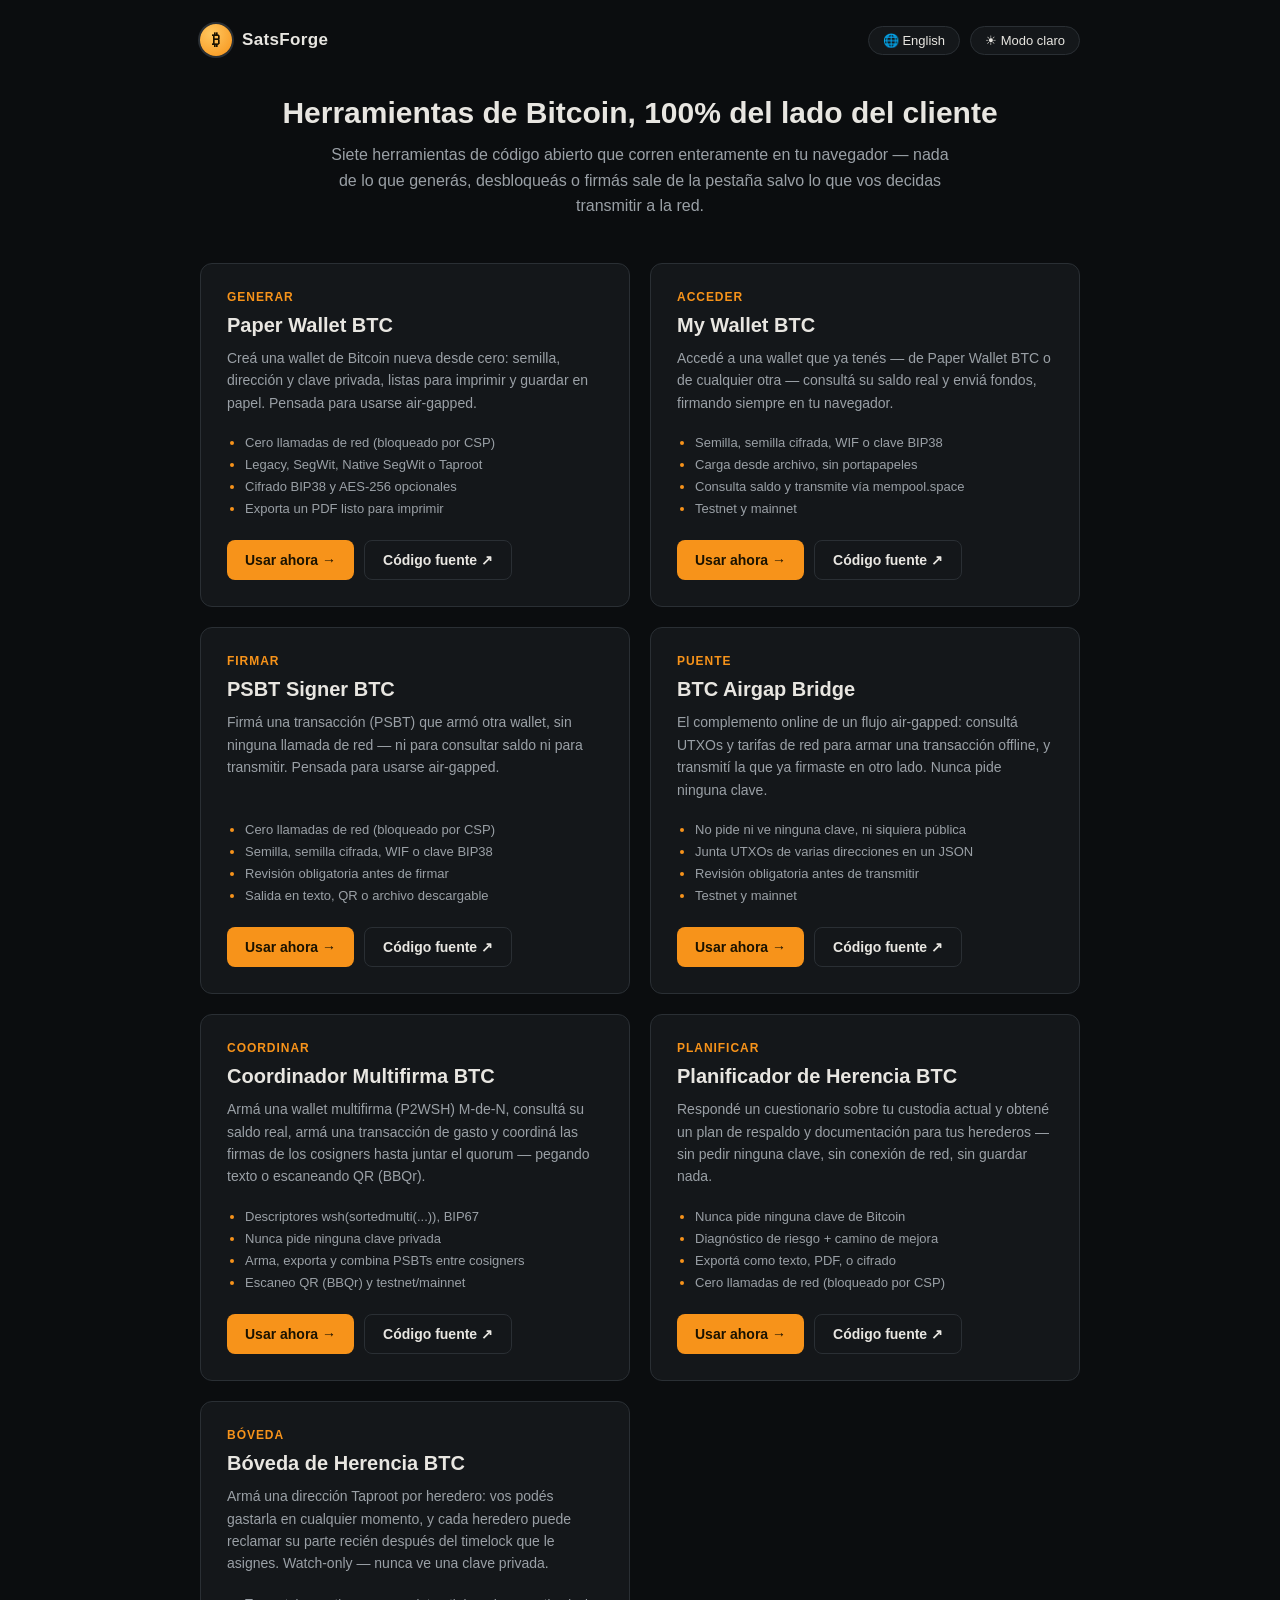
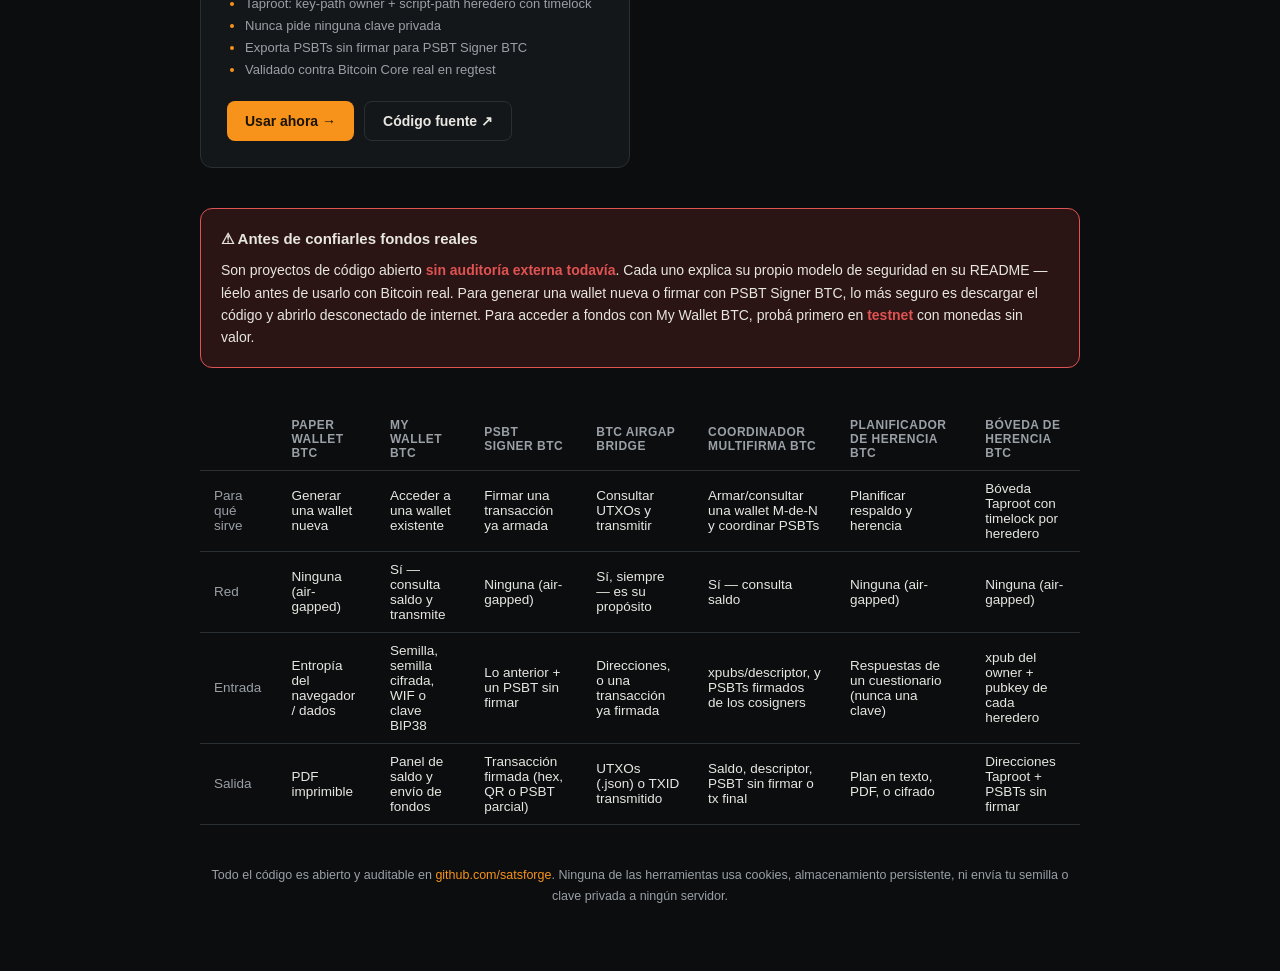
==== commit 784c0e0d: "Add Inheritance Vault BTC as the seventh tool Adds the landing page card, comparison table column, a" ====
--- a/index.html
+++ b/index.html
@@ -3,7 +3,7 @@
 <head>
 <meta charset="utf-8">
 <meta name="viewport" content="width=device-width, initial-scale=1">
-<meta name="description" content="Herramientas de Bitcoin 100% del lado del cliente: generá una wallet nueva en papel, accedé a una existente y enviá fondos, firmá un PSBT offline, consultá UTXOs y transmití una transacción ya firmada, o coordiná una wallet multifirma.">
+<meta name="description" content="Herramientas de Bitcoin 100% del lado del cliente: generá una wallet nueva en papel, accedé a una existente y enviá fondos, firmá un PSBT offline, consultá UTXOs y transmití una transacción ya firmada, coordiná una wallet multifirma, planificá tu herencia, o armá una bóveda Taproot con timelock por heredero.">
 <title>SatsForge — Herramientas de Bitcoin</title>
 <link rel="icon" href="data:image/svg+xml,%3Csvg xmlns='http://www.w3.org/2000/svg' viewBox='0 0 32 32'%3E%3Ccircle cx='16' cy='16' r='15' fill='%23f7931a'/%3E%3Ctext x='16' y='23' font-family='Arial,sans-serif' font-size='20' font-weight='bold' fill='%231a1200' text-anchor='middle'%3E%E2%82%BF%3C/text%3E%3C/svg%3E">
 <style>
@@ -119,7 +119,7 @@
 
   <div class="hero">
     <h1 data-i18n="hero.title">Herramientas de Bitcoin, 100% del lado del cliente</h1>
-    <p data-i18n="hero.subtitle">Seis herramientas de código abierto que corren enteramente en tu navegador — nada de lo que generás,
+    <p data-i18n="hero.subtitle">Siete herramientas de código abierto que corren enteramente en tu navegador — nada de lo que generás,
        desbloqueás o firmás sale de la pestaña salvo lo que vos decidas transmitir a la red.</p>
   </div>
 
@@ -223,6 +223,23 @@
       <div class="btn-row">
         <a class="btn btn-primary" href="./inheritance-planner-btc/index.html" data-i18n="card.useNow">Usar ahora →</a>
         <a class="btn btn-secondary" href="https://github.com/satsforge/inheritance-planner-btc" target="_blank" rel="noopener noreferrer" data-i18n="card.source">Código fuente ↗</a>
+      </div>
+    </div>
+
+    <div class="card">
+      <div class="kicker" data-i18n="card.vault.kicker">Bóveda</div>
+      <h2>Bóveda de Herencia BTC</h2>
+      <p data-i18n="card.vault.desc">Armá una dirección Taproot por heredero: vos podés gastarla en cualquier momento, y cada heredero
+         puede reclamar su parte recién después del timelock que le asignes. Watch-only — nunca ve una clave privada.</p>
+      <ul>
+        <li data-i18n="card.vault.li1">Taproot: key-path owner + script-path heredero con timelock</li>
+        <li data-i18n="card.vault.li2">Nunca pide ninguna clave privada</li>
+        <li data-i18n="card.vault.li3">Exporta PSBTs sin firmar para PSBT Signer BTC</li>
+        <li data-i18n="card.vault.li4">Validado contra Bitcoin Core real en regtest</li>
+      </ul>
+      <div class="btn-row">
+        <a class="btn btn-primary" href="./inheritance-vault-btc/index.html" data-i18n="card.useNow">Usar ahora →</a>
+        <a class="btn btn-secondary" href="https://github.com/satsforge/inheritance-vault-btc" target="_blank" rel="noopener noreferrer" data-i18n="card.source">Código fuente ↗</a>
       </div>
     </div>
   </div>
@@ -238,7 +255,7 @@
   <div class="compare-wrap">
   <table class="compare">
     <thead>
-      <tr><th></th><th>Paper Wallet BTC</th><th>My Wallet BTC</th><th>PSBT Signer BTC</th><th>BTC Airgap Bridge</th><th>Coordinador Multifirma BTC</th><th>Planificador de Herencia BTC</th></tr>
+      <tr><th></th><th>Paper Wallet BTC</th><th>My Wallet BTC</th><th>PSBT Signer BTC</th><th>BTC Airgap Bridge</th><th>Coordinador Multifirma BTC</th><th>Planificador de Herencia BTC</th><th>Bóveda de Herencia BTC</th></tr>
     </thead>
     <tbody>
       <tr>
@@ -249,6 +266,7 @@
         <td data-i18n="compare.purpose.bridge">Consultar UTXOs y transmitir</td>
         <td data-i18n="compare.purpose.multisig">Armar y consultar una wallet M-de-N</td>
         <td data-i18n="compare.purpose.inheritance">Planificar respaldo y herencia</td>
+        <td data-i18n="compare.purpose.vault">Bóveda Taproot con timelock por heredero</td>
       </tr>
       <tr>
         <td data-i18n="compare.network">Red</td>
@@ -258,6 +276,7 @@
         <td data-i18n="compare.network.bridge">Sí, siempre — es su propósito</td>
         <td data-i18n="compare.network.multisig">Sí — consulta saldo</td>
         <td data-i18n="compare.network.inheritance">Ninguna (air-gapped)</td>
+        <td data-i18n="compare.network.vault">Ninguna (air-gapped)</td>
       </tr>
       <tr>
         <td data-i18n="compare.input">Entrada</td>
@@ -267,6 +286,7 @@
         <td data-i18n="compare.input.bridge">Direcciones, o una transacción ya firmada</td>
         <td data-i18n="compare.input.multisig">xpubs de cada cosigner, o un descriptor</td>
         <td data-i18n="compare.input.inheritance">Respuestas de un cuestionario (nunca una clave)</td>
+        <td data-i18n="compare.input.vault">xpub del owner + pubkey de cada heredero</td>
       </tr>
       <tr>
         <td data-i18n="compare.output">Salida</td>
@@ -276,6 +296,7 @@
         <td data-i18n="compare.output.bridge">UTXOs (.json) o TXID transmitido</td>
         <td data-i18n="compare.output.multisig">Panel de saldo y descriptor exportable</td>
         <td data-i18n="compare.output.inheritance">Plan en texto, PDF, o cifrado</td>
+        <td data-i18n="compare.output.vault">Direcciones Taproot + PSBTs sin firmar</td>
       </tr>
     </tbody>
   </table>
@@ -298,8 +319,8 @@
 
     'hero.title': { es: 'Herramientas de Bitcoin, 100% del lado del cliente', en: 'Bitcoin tools, 100% client-side' },
     'hero.subtitle': {
-      es: 'Seis herramientas de código abierto que corren enteramente en tu navegador — nada de lo que generás, desbloqueás o firmás sale de la pestaña salvo lo que vos decidas transmitir a la red.',
-      en: 'Six open-source tools that run entirely in your browser — nothing you generate, unlock, or sign leaves the tab except what you choose to broadcast to the network.',
+      es: 'Siete herramientas de código abierto que corren enteramente en tu navegador — nada de lo que generás, desbloqueás o firmás sale de la pestaña salvo lo que vos decidas transmitir a la red.',
+      en: 'Seven open-source tools that run entirely in your browser — nothing you generate, unlock, or sign leaves the tab except what you choose to broadcast to the network.',
     },
 
     'card.generate.kicker': { es: 'Generar', en: 'Generate' },
@@ -361,6 +382,16 @@
     'card.inheritance.li2': { es: 'Diagnóstico de riesgo + camino de mejora', en: 'Risk diagnosis + upgrade path' },
     'card.inheritance.li3': { es: 'Exportá como texto, PDF, o cifrado', en: 'Export as text, PDF, or encrypted' },
     'card.inheritance.li4': { es: 'Cero llamadas de red (bloqueado por CSP)', en: 'Zero network calls (blocked by CSP)' },
+
+    'card.vault.kicker': { es: 'Bóveda', en: 'Vault' },
+    'card.vault.desc': {
+      es: 'Armá una dirección Taproot por heredero: vos podés gastarla en cualquier momento, y cada heredero puede reclamar su parte recién después del timelock que le asignes. Watch-only — nunca ve una clave privada.',
+      en: 'Build one Taproot address per heir: you can spend it at any time, and each heir can claim their share only after the timelock you set for them. Watch-only — never sees a private key.',
+    },
+    'card.vault.li1': { es: 'Taproot: key-path owner + script-path heredero con timelock', en: 'Taproot: owner key-path + heir script-path with timelock' },
+    'card.vault.li2': { es: 'Nunca pide ninguna clave privada', en: 'Never asks for any private key' },
+    'card.vault.li3': { es: 'Exporta PSBTs sin firmar para PSBT Signer BTC', en: 'Exports unsigned PSBTs for PSBT Signer BTC' },
+    'card.vault.li4': { es: 'Validado contra Bitcoin Core real en regtest', en: 'Validated against a real Bitcoin Core regtest node' },
 
     'card.useNow': { es: 'Usar ahora →', en: 'Use it now →' },
     'card.source': { es: 'Código fuente ↗', en: 'Source code ↗' },
@@ -401,6 +432,11 @@
     'compare.input.inheritance': { es: 'Respuestas de un cuestionario (nunca una clave)', en: 'Answers to a questionnaire (never a key)' },
     'compare.output.inheritance': { es: 'Plan en texto, PDF, o cifrado', en: 'Plan as text, PDF, or encrypted' },
 
+    'compare.purpose.vault': { es: 'Bóveda Taproot con timelock por heredero', en: 'Taproot vault with a per-heir timelock' },
+    'compare.network.vault': { es: 'Ninguna (air-gapped)', en: 'None (air-gapped)' },
+    'compare.input.vault': { es: 'xpub del owner + pubkey de cada heredero', en: "Owner's xpub + each heir's pubkey" },
+    'compare.output.vault': { es: 'Direcciones Taproot + PSBTs sin firmar', en: 'Taproot addresses + unsigned PSBTs' },
+
     'footer.note': {
       es: 'Todo el código es abierto y auditable en <a href="https://github.com/satsforge" target="_blank" rel="noopener noreferrer">github.com/satsforge</a>. Ninguna de las herramientas usa cookies, almacenamiento persistente, ni envía tu semilla o clave privada a ningún servidor.',
       en: 'All the code is open and auditable at <a href="https://github.com/satsforge" target="_blank" rel="noopener noreferrer">github.com/satsforge</a>. None of the tools use cookies, persistent storage, or send your seed or private key to any server.',
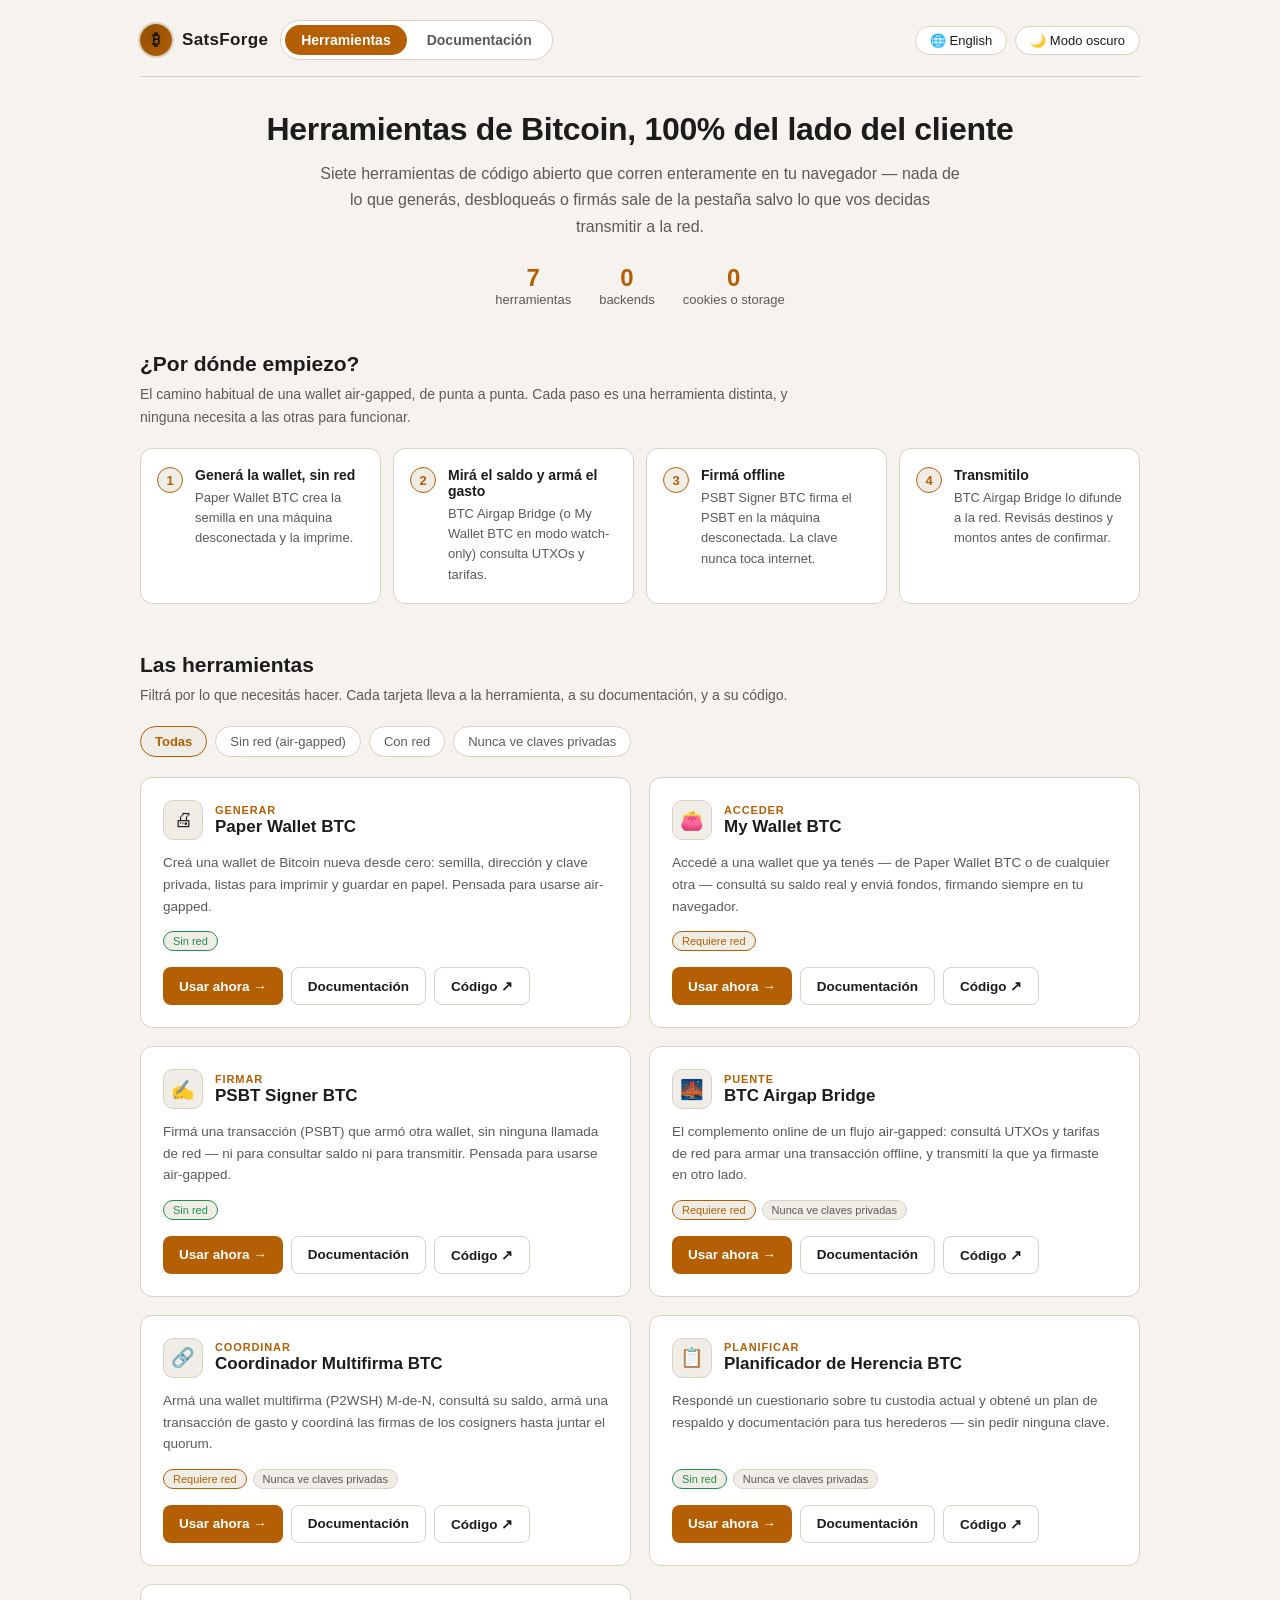
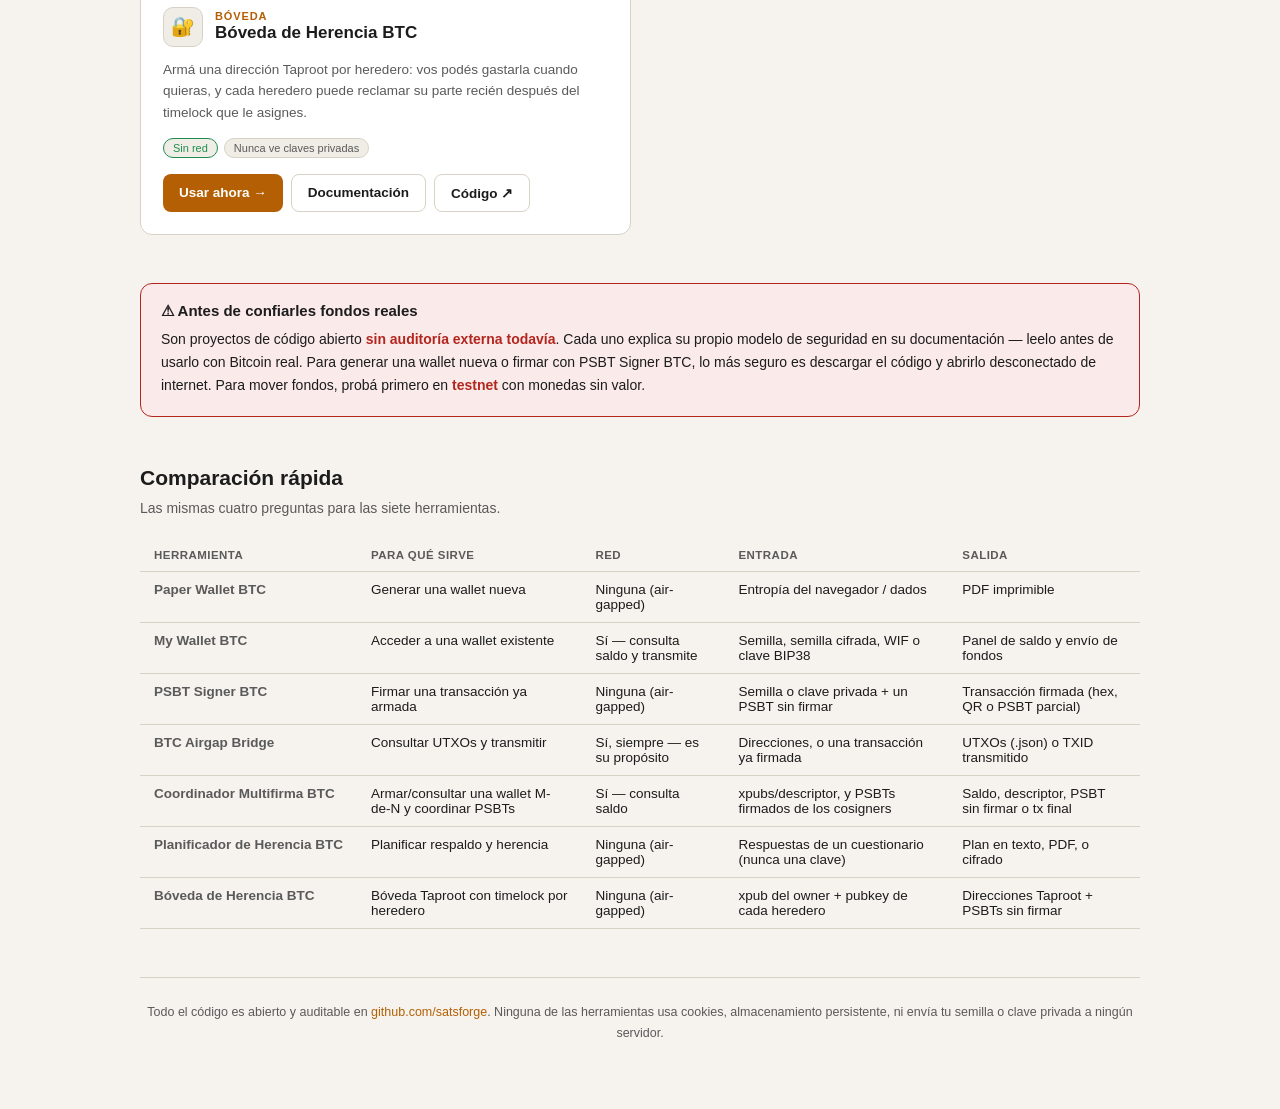
==== commit eed63c1d: "Redesign the landing, add per-tool documentation, stop shipping stale builds Audit fixes: - Git's co" ====
--- a/index.html
+++ b/index.html
@@ -1,481 +1,134 @@
 <!doctype html>
-<html lang="es" data-theme="dark">
+<html lang="es">
 <head>
 <meta charset="utf-8">
 <meta name="viewport" content="width=device-width, initial-scale=1">
+<!-- The tools themselves are single self-contained files that pin a SHA-256
+     of their own inline script. This landing page is a plain website instead,
+     so its CSS/JS live in assets/ and 'self' does the same job without a hash
+     that has to be recomputed by hand on every edit (and that would silently
+     blank the page if anyone forgot). -->
+<meta http-equiv="Content-Security-Policy" content="default-src 'none'; script-src 'self'; style-src 'self'; img-src 'self' data:; font-src 'self'; connect-src 'none'; base-uri 'none'; form-action 'none'; object-src 'none'; frame-src 'none'; manifest-src 'none'">
 <meta name="description" content="Herramientas de Bitcoin 100% del lado del cliente: generá una wallet nueva en papel, accedé a una existente y enviá fondos, firmá un PSBT offline, consultá UTXOs y transmití una transacción ya firmada, coordiná una wallet multifirma, planificá tu herencia, o armá una bóveda Taproot con timelock por heredero.">
 <title>SatsForge — Herramientas de Bitcoin</title>
 <link rel="icon" href="data:image/svg+xml,%3Csvg xmlns='http://www.w3.org/2000/svg' viewBox='0 0 32 32'%3E%3Ccircle cx='16' cy='16' r='15' fill='%23f7931a'/%3E%3Ctext x='16' y='23' font-family='Arial,sans-serif' font-size='20' font-weight='bold' fill='%231a1200' text-anchor='middle'%3E%E2%82%BF%3C/text%3E%3C/svg%3E">
-<style>
-:root {
-  --bg: #0b0d0f;
-  --bg-panel: #14171a;
-  --bg-panel-2: #1c2024;
-  --border: #2a2f34;
-  --text: #e8e6e1;
-  --text-dim: #9aa0a6;
-  --accent: #f7931a;
-  --accent-2: #ffc75f;
-  --accent-text: #1a1200;
-  --danger: #e05353;
-  --danger-bg: #2a1414;
-  --ok: #35c26b;
-  --mono: 'Roboto Mono', 'Fira Code', 'Courier New', monospace;
-  --sans: -apple-system, BlinkMacSystemFont, 'Segoe UI', Helvetica, Arial, sans-serif;
-  --radius: 12px;
-  color-scheme: dark;
-}
-[data-theme='light'] {
-  --bg: #f6f3ee;
-  --bg-panel: #ffffff;
-  --bg-panel-2: #f0ede7;
-  --border: #d8d2c6;
-  --text: #1c1c1c;
-  --text-dim: #5a5a5a;
-  --accent: #b45f04;
-  --accent-2: #935000;
-  --accent-text: #ffffff;
-  --danger: #b3261e;
-  --danger-bg: #fbeaea;
-  --ok: #1e8e4f;
-  color-scheme: light;
-}
-* { box-sizing: border-box; }
-html, body { margin: 0; padding: 0; background: var(--bg); color: var(--text); font-family: var(--sans); min-height: 100%; }
-body { padding: 24px 16px 64px; }
-.app { max-width: 880px; margin: 0 auto; }
-
-.topbar { display: flex; align-items: center; justify-content: space-between; margin-bottom: 40px; gap: 12px; flex-wrap: wrap; }
-.topbar-actions { display: flex; align-items: center; gap: 10px; }
-.brand { display: flex; align-items: center; gap: 10px; font-weight: 700; letter-spacing: 0.02em; font-size: 17px; }
-.brand .coin {
-  width: 32px; height: 32px; border-radius: 50%;
-  background: radial-gradient(circle at 35% 30%, var(--accent-2), var(--accent));
-  display: flex; align-items: center; justify-content: center;
-  color: #1a1200; font-weight: 900; font-size: 16px;
-  box-shadow: 0 0 0 2px var(--border);
-}
-.theme-toggle {
-  background: var(--bg-panel); border: 1px solid var(--border); color: var(--text);
-  border-radius: 999px; padding: 6px 14px; font-size: 13px; cursor: pointer;
-}
-.theme-toggle:hover { border-color: var(--accent); }
-
-.hero { text-align: center; margin-bottom: 44px; }
-.hero h1 { font-size: 30px; margin: 0 0 12px; }
-.hero p { color: var(--text-dim); font-size: 16px; line-height: 1.6; max-width: 620px; margin: 0 auto; }
-
-.cards { display: grid; grid-template-columns: 1fr 1fr; gap: 20px; margin-bottom: 40px; }
-@media (max-width: 620px) { .cards { grid-template-columns: 1fr; } }
-
-.card {
-  background: var(--bg-panel); border: 1px solid var(--border); border-radius: var(--radius);
-  padding: 26px; display: flex; flex-direction: column;
-}
-.card .kicker { color: var(--accent); font-size: 12px; font-weight: 700; letter-spacing: 0.08em; text-transform: uppercase; margin-bottom: 10px; }
-.card h2 { font-size: 20px; margin: 0 0 10px; }
-.card p { color: var(--text-dim); font-size: 14px; line-height: 1.6; flex: 1; margin: 0 0 18px; }
-.card ul { color: var(--text-dim); font-size: 13px; line-height: 1.7; margin: 0 0 20px; padding-left: 18px; }
-.card ul li::marker { color: var(--accent); }
-
-.btn-row { display: flex; gap: 10px; flex-wrap: wrap; }
-.btn {
-  appearance: none; border: none; border-radius: 8px; padding: 11px 18px; font-size: 14px; font-weight: 600;
-  cursor: pointer; text-decoration: none; display: inline-flex; align-items: center; gap: 6px;
-}
-.btn-primary { background: var(--accent); color: var(--accent-text); }
-.btn-primary:hover { background: var(--accent-2); }
-.btn-secondary { background: transparent; border: 1px solid var(--border); color: var(--text); }
-.btn-secondary:hover { border-color: var(--accent); }
-
-.notice {
-  background: var(--danger-bg); border: 1px solid var(--danger); border-radius: var(--radius);
-  padding: 18px 20px; margin-bottom: 40px; font-size: 14px; line-height: 1.6;
-}
-.notice strong { color: var(--danger); }
-.notice h3 { margin: 0 0 8px; font-size: 15px; color: var(--text); }
-
-.compare-wrap { overflow-x: auto; margin-bottom: 40px; }
-.compare { width: 100%; min-width: 640px; border-collapse: collapse; font-size: 13.5px; }
-.compare th, .compare td { text-align: left; padding: 10px 14px; border-bottom: 1px solid var(--border); }
-.compare th { color: var(--text-dim); font-weight: 600; font-size: 12px; text-transform: uppercase; letter-spacing: 0.04em; }
-.compare td:first-child, .compare th:first-child { color: var(--text-dim); }
-
-footer { text-align: center; color: var(--text-dim); font-size: 12.5px; line-height: 1.7; }
-footer a { color: var(--accent); text-decoration: none; }
-footer a:hover { text-decoration: underline; }
-</style>
+<link rel="stylesheet" href="./assets/site.css">
 </head>
 <body>
 <div class="app">
 
-  <div class="topbar">
-    <div class="brand"><span class="coin">₿</span> SatsForge</div>
+  <header class="topbar">
+    <a class="brand" href="#/herramientas"><span class="coin">₿</span> SatsForge</a>
+
+    <nav class="tabs" role="tablist" aria-label="Secciones">
+      <button class="tab" id="tab-tools" role="tab" type="button" aria-controls="panel-tools" aria-selected="true" data-tab="herramientas" data-i18n="nav.tools">Herramientas</button>
+      <button class="tab" id="tab-docs" role="tab" type="button" aria-controls="panel-docs" aria-selected="false" data-tab="docs" data-i18n="nav.docs">Documentación</button>
+    </nav>
+
     <div class="topbar-actions">
-      <button class="theme-toggle" id="lang-toggle" type="button" data-i18n="topbar.lang.toEnglish">🌐 English</button>
-      <button class="theme-toggle" id="theme-toggle" type="button" data-i18n="topbar.theme.toLight">☀ Modo claro</button>
+      <button class="pill" id="lang-toggle" type="button" data-i18n="topbar.lang.toEnglish">🌐 English</button>
+      <button class="pill" id="theme-toggle" type="button" data-i18n="topbar.theme.toLight">☀ Modo claro</button>
     </div>
-  </div>
+  </header>
 
-  <div class="hero">
-    <h1 data-i18n="hero.title">Herramientas de Bitcoin, 100% del lado del cliente</h1>
-    <p data-i18n="hero.subtitle">Siete herramientas de código abierto que corren enteramente en tu navegador — nada de lo que generás,
-       desbloqueás o firmás sale de la pestaña salvo lo que vos decidas transmitir a la red.</p>
-  </div>
+  <!-- ============================ HERRAMIENTAS ============================ -->
+  <main id="panel-tools" role="tabpanel" aria-labelledby="tab-tools" tabindex="-1">
 
-  <div class="cards">
-    <div class="card">
-      <div class="kicker" data-i18n="card.generate.kicker">Generar</div>
-      <h2>Paper Wallet BTC</h2>
-      <p data-i18n="card.generate.desc">Creá una wallet de Bitcoin nueva desde cero: semilla, dirección y clave privada,
-         listas para imprimir y guardar en papel. Pensada para usarse air-gapped.</p>
-      <ul>
-        <li data-i18n="card.generate.li1">Cero llamadas de red (bloqueado por CSP)</li>
-        <li data-i18n="card.generate.li2">Legacy, SegWit, Native SegWit o Taproot</li>
-        <li data-i18n="card.generate.li3">Cifrado BIP38 y AES-256 opcionales</li>
-        <li data-i18n="card.generate.li4">Exporta un PDF listo para imprimir</li>
-      </ul>
-      <div class="btn-row">
-        <a class="btn btn-primary" href="./paper-wallet-btc/index.html" data-i18n="card.useNow">Usar ahora →</a>
-        <a class="btn btn-secondary" href="https://github.com/satsforge/paper-wallet-btc" target="_blank" rel="noopener noreferrer" data-i18n="card.source">Código fuente ↗</a>
+    <section class="hero">
+      <h1 data-i18n="hero.title">Herramientas de Bitcoin, 100% del lado del cliente</h1>
+      <p data-i18n="hero.subtitle">Siete herramientas de código abierto que corren enteramente en tu navegador — nada de lo que generás, desbloqueás o firmás sale de la pestaña salvo lo que vos decidas transmitir a la red.</p>
+      <div class="hero-stats">
+        <span class="stat"><strong>7</strong> <span data-i18n="hero.stat.tools">herramientas</span></span>
+        <span class="stat"><strong>0</strong> <span data-i18n="hero.stat.backend">backends</span></span>
+        <span class="stat"><strong>0</strong> <span data-i18n="hero.stat.storage">cookies o storage</span></span>
       </div>
+    </section>
+
+    <section class="flow" aria-labelledby="flow-title">
+      <h2 id="flow-title" data-i18n="flow.title">¿Por dónde empiezo?</h2>
+      <p class="section-sub" data-i18n="flow.sub">El camino habitual de una wallet air-gapped, de punta a punta. Cada paso es una herramienta distinta, y ninguna necesita a las otras para funcionar.</p>
+      <ol class="flow-steps">
+        <li class="flow-step">
+          <span class="flow-num">1</span>
+          <div>
+            <strong data-i18n="flow.s1.t">Generá la wallet, sin red</strong>
+            <p data-i18n="flow.s1.d">Paper Wallet BTC crea la semilla en una máquina desconectada y la imprime.</p>
+          </div>
+        </li>
+        <li class="flow-step">
+          <span class="flow-num">2</span>
+          <div>
+            <strong data-i18n="flow.s2.t">Mirá el saldo y armá el gasto</strong>
+            <p data-i18n="flow.s2.d">BTC Airgap Bridge (o My Wallet BTC en modo watch-only) consulta UTXOs y tarifas.</p>
+          </div>
+        </li>
+        <li class="flow-step">
+          <span class="flow-num">3</span>
+          <div>
+            <strong data-i18n="flow.s3.t">Firmá offline</strong>
+            <p data-i18n="flow.s3.d">PSBT Signer BTC firma el PSBT en la máquina desconectada. La clave nunca toca internet.</p>
+          </div>
+        </li>
+        <li class="flow-step">
+          <span class="flow-num">4</span>
+          <div>
+            <strong data-i18n="flow.s4.t">Transmitilo</strong>
+            <p data-i18n="flow.s4.d">BTC Airgap Bridge lo difunde a la red. Revisás destinos y montos antes de confirmar.</p>
+          </div>
+        </li>
+      </ol>
+    </section>
+
+    <section aria-labelledby="tools-title">
+      <h2 id="tools-title" data-i18n="tools.title">Las herramientas</h2>
+      <p class="section-sub" data-i18n="tools.sub">Filtrá por lo que necesitás hacer. Cada tarjeta lleva a la herramienta, a su documentación, y a su código.</p>
+
+      <div class="filters" role="group" aria-label="Filtros">
+        <button class="chip is-active" type="button" data-filter="all" data-i18n="filter.all">Todas</button>
+        <button class="chip" type="button" data-filter="airgap" data-i18n="filter.airgap">Sin red (air-gapped)</button>
+        <button class="chip" type="button" data-filter="online" data-i18n="filter.online">Con red</button>
+        <button class="chip" type="button" data-filter="nokeys" data-i18n="filter.nokeys">Nunca ve claves privadas</button>
+      </div>
+
+      <div class="cards" id="cards"></div>
+      <p class="cards-empty" id="cards-empty" hidden data-i18n="filter.empty">Ninguna herramienta coincide con ese filtro.</p>
+    </section>
+
+    <section class="notice" aria-labelledby="notice-title">
+      <h3 id="notice-title" data-i18n="notice.title">⚠ Antes de confiarles fondos reales</h3>
+      <p data-i18n="notice.body">Son proyectos de código abierto <strong>sin auditoría externa todavía</strong>. Cada uno explica su propio modelo de seguridad en su documentación — leelo antes de usarlo con Bitcoin real. Para generar una wallet nueva o firmar con PSBT Signer BTC, lo más seguro es descargar el código y abrirlo desconectado de internet. Para mover fondos, probá primero en <strong>testnet</strong> con monedas sin valor.</p>
+    </section>
+
+    <section aria-labelledby="compare-title">
+      <h2 id="compare-title" data-i18n="compare.title">Comparación rápida</h2>
+      <p class="section-sub" data-i18n="compare.sub">Las mismas cuatro preguntas para las siete herramientas.</p>
+      <div class="compare-wrap">
+        <table class="compare" id="compare"></table>
+      </div>
+    </section>
+
+  </main>
+
+  <!-- ============================ DOCUMENTACIÓN ============================ -->
+  <main id="panel-docs" role="tabpanel" aria-labelledby="tab-docs" tabindex="-1" hidden>
+
+    <section class="hero hero-docs">
+      <h1 data-i18n="docs.title">Documentación</h1>
+      <p data-i18n="docs.subtitle">Qué hace cada herramienta, cuándo conviene usarla, cómo se usa paso a paso, qué garantiza su modelo de seguridad y qué <em>no</em> hace.</p>
+    </section>
+
+    <div class="docs-layout">
+      <nav class="docs-nav" id="docs-nav" aria-label="Herramientas"></nav>
+      <article class="docs-body" id="docs-body"></article>
     </div>
 
-    <div class="card">
-      <div class="kicker" data-i18n="card.access.kicker">Acceder</div>
-      <h2>My Wallet BTC</h2>
-      <p data-i18n="card.access.desc">Accedé a una wallet que ya tenés — de Paper Wallet BTC o de cualquier otra —
-         consultá su saldo real y enviá fondos, firmando siempre en tu navegador.</p>
-      <ul>
-        <li data-i18n="card.access.li1">Semilla, semilla cifrada, WIF o clave BIP38</li>
-        <li data-i18n="card.access.li2">Carga desde archivo, sin portapapeles</li>
-        <li data-i18n="card.access.li3">Consulta saldo y transmite vía mempool.space</li>
-        <li data-i18n="card.access.li4">Testnet y mainnet</li>
-      </ul>
-      <div class="btn-row">
-        <a class="btn btn-primary" href="./my-wallet-btc/index.html" data-i18n="card.useNow">Usar ahora →</a>
-        <a class="btn btn-secondary" href="https://github.com/satsforge/my-wallet-btc" target="_blank" rel="noopener noreferrer" data-i18n="card.source">Código fuente ↗</a>
-      </div>
-    </div>
+  </main>
 
-    <div class="card">
-      <div class="kicker" data-i18n="card.sign.kicker">Firmar</div>
-      <h2>PSBT Signer BTC</h2>
-      <p data-i18n="card.sign.desc">Firmá una transacción (PSBT) que armó otra wallet, sin ninguna llamada de red —
-         ni para consultar saldo ni para transmitir. Pensada para usarse air-gapped.</p>
-      <ul>
-        <li data-i18n="card.sign.li1">Cero llamadas de red (bloqueado por CSP)</li>
-        <li data-i18n="card.sign.li2">Semilla, semilla cifrada, WIF o clave BIP38</li>
-        <li data-i18n="card.sign.li3">Revisión obligatoria antes de firmar</li>
-        <li data-i18n="card.sign.li4">Salida en texto, QR o archivo descargable</li>
-      </ul>
-      <div class="btn-row">
-        <a class="btn btn-primary" href="./psbt-signer-btc/index.html" data-i18n="card.useNow">Usar ahora →</a>
-        <a class="btn btn-secondary" href="https://github.com/satsforge/psbt-signer-btc" target="_blank" rel="noopener noreferrer" data-i18n="card.source">Código fuente ↗</a>
-      </div>
-    </div>
-
-    <div class="card">
-      <div class="kicker" data-i18n="card.bridge.kicker">Puente</div>
-      <h2>BTC Airgap Bridge</h2>
-      <p data-i18n="card.bridge.desc">El complemento online de un flujo air-gapped: consultá UTXOs y tarifas de red para armar una
-         transacción offline, y transmití la que ya firmaste en otro lado. Nunca pide ninguna clave.</p>
-      <ul>
-        <li data-i18n="card.bridge.li1">No pide ni ve ninguna clave, ni siquiera pública</li>
-        <li data-i18n="card.bridge.li2">Junta UTXOs de varias direcciones en un JSON</li>
-        <li data-i18n="card.bridge.li3">Revisión obligatoria antes de transmitir</li>
-        <li data-i18n="card.bridge.li4">Testnet y mainnet</li>
-      </ul>
-      <div class="btn-row">
-        <a class="btn btn-primary" href="./btc-airgap-bridge/index.html" data-i18n="card.useNow">Usar ahora →</a>
-        <a class="btn btn-secondary" href="https://github.com/satsforge/btc-airgap-bridge" target="_blank" rel="noopener noreferrer" data-i18n="card.source">Código fuente ↗</a>
-      </div>
-    </div>
-
-    <div class="card">
-      <div class="kicker" data-i18n="card.multisig.kicker">Coordinar</div>
-      <h2>Coordinador Multifirma BTC</h2>
-      <p data-i18n="card.multisig.desc">Armá una wallet multifirma (P2WSH) M-de-N, consultá su saldo real, armá una transacción de
-         gasto y coordiná las firmas de los cosigners hasta juntar el quorum — pegando texto o escaneando QR (BBQr).</p>
-      <ul>
-        <li data-i18n="card.multisig.li1">Descriptores wsh(sortedmulti(...)), BIP67</li>
-        <li data-i18n="card.multisig.li2">Nunca pide ninguna clave privada</li>
-        <li data-i18n="card.multisig.li3">Arma, exporta y combina PSBTs entre cosigners</li>
-        <li data-i18n="card.multisig.li4">Escaneo QR (BBQr) y testnet/mainnet</li>
-      </ul>
-      <div class="btn-row">
-        <a class="btn btn-primary" href="./multisig-coordinator-btc/index.html" data-i18n="card.useNow">Usar ahora →</a>
-        <a class="btn btn-secondary" href="https://github.com/satsforge/multisig-coordinator-btc" target="_blank" rel="noopener noreferrer" data-i18n="card.source">Código fuente ↗</a>
-      </div>
-    </div>
-
-    <div class="card">
-      <div class="kicker" data-i18n="card.inheritance.kicker">Planificar</div>
-      <h2>Planificador de Herencia BTC</h2>
-      <p data-i18n="card.inheritance.desc">Respondé un cuestionario sobre tu custodia actual y obtené un plan de respaldo y documentación
-         para tus herederos — sin pedir ninguna clave, sin conexión de red, sin guardar nada.</p>
-      <ul>
-        <li data-i18n="card.inheritance.li1">Nunca pide ninguna clave de Bitcoin</li>
-        <li data-i18n="card.inheritance.li2">Diagnóstico de riesgo + camino de mejora</li>
-        <li data-i18n="card.inheritance.li3">Exportá como texto, PDF, o cifrado</li>
-        <li data-i18n="card.inheritance.li4">Cero llamadas de red (bloqueado por CSP)</li>
-      </ul>
-      <div class="btn-row">
-        <a class="btn btn-primary" href="./inheritance-planner-btc/index.html" data-i18n="card.useNow">Usar ahora →</a>
-        <a class="btn btn-secondary" href="https://github.com/satsforge/inheritance-planner-btc" target="_blank" rel="noopener noreferrer" data-i18n="card.source">Código fuente ↗</a>
-      </div>
-    </div>
-
-    <div class="card">
-      <div class="kicker" data-i18n="card.vault.kicker">Bóveda</div>
-      <h2>Bóveda de Herencia BTC</h2>
-      <p data-i18n="card.vault.desc">Armá una dirección Taproot por heredero: vos podés gastarla en cualquier momento, y cada heredero
-         puede reclamar su parte recién después del timelock que le asignes. Watch-only — nunca ve una clave privada.</p>
-      <ul>
-        <li data-i18n="card.vault.li1">Taproot: key-path owner + script-path heredero con timelock</li>
-        <li data-i18n="card.vault.li2">Nunca pide ninguna clave privada</li>
-        <li data-i18n="card.vault.li3">Exporta PSBTs sin firmar para PSBT Signer BTC</li>
-        <li data-i18n="card.vault.li4">Validado contra Bitcoin Core real en regtest</li>
-      </ul>
-      <div class="btn-row">
-        <a class="btn btn-primary" href="./inheritance-vault-btc/index.html" data-i18n="card.useNow">Usar ahora →</a>
-        <a class="btn btn-secondary" href="https://github.com/satsforge/inheritance-vault-btc" target="_blank" rel="noopener noreferrer" data-i18n="card.source">Código fuente ↗</a>
-      </div>
-    </div>
-  </div>
-
-  <div class="notice">
-    <h3 data-i18n="notice.title">⚠ Antes de confiarles fondos reales</h3>
-    <span data-i18n="notice.body">Son proyectos de código abierto <strong>sin auditoría externa todavía</strong>. Cada uno explica su
-    propio modelo de seguridad en su README — léelo antes de usarlo con Bitcoin real. Para generar una
-    wallet nueva o firmar con PSBT Signer BTC, lo más seguro es descargar el código y abrirlo desconectado
-    de internet. Para acceder a fondos con My Wallet BTC, probá primero en <strong>testnet</strong> con monedas sin valor.</span>
-  </div>
-
-  <div class="compare-wrap">
-  <table class="compare">
-    <thead>
-      <tr><th></th><th>Paper Wallet BTC</th><th>My Wallet BTC</th><th>PSBT Signer BTC</th><th>BTC Airgap Bridge</th><th>Coordinador Multifirma BTC</th><th>Planificador de Herencia BTC</th><th>Bóveda de Herencia BTC</th></tr>
-    </thead>
-    <tbody>
-      <tr>
-        <td data-i18n="compare.purpose">Para qué sirve</td>
-        <td data-i18n="compare.purpose.generate">Generar una wallet nueva</td>
-        <td data-i18n="compare.purpose.access">Acceder a una wallet existente</td>
-        <td data-i18n="compare.purpose.sign">Firmar una transacción ya armada</td>
-        <td data-i18n="compare.purpose.bridge">Consultar UTXOs y transmitir</td>
-        <td data-i18n="compare.purpose.multisig">Armar y consultar una wallet M-de-N</td>
-        <td data-i18n="compare.purpose.inheritance">Planificar respaldo y herencia</td>
-        <td data-i18n="compare.purpose.vault">Bóveda Taproot con timelock por heredero</td>
-      </tr>
-      <tr>
-        <td data-i18n="compare.network">Red</td>
-        <td data-i18n="compare.network.generate">Ninguna (air-gapped)</td>
-        <td data-i18n="compare.network.access">Sí — consulta saldo y transmite</td>
-        <td data-i18n="compare.network.sign">Ninguna (air-gapped)</td>
-        <td data-i18n="compare.network.bridge">Sí, siempre — es su propósito</td>
-        <td data-i18n="compare.network.multisig">Sí — consulta saldo</td>
-        <td data-i18n="compare.network.inheritance">Ninguna (air-gapped)</td>
-        <td data-i18n="compare.network.vault">Ninguna (air-gapped)</td>
-      </tr>
-      <tr>
-        <td data-i18n="compare.input">Entrada</td>
-        <td data-i18n="compare.input.generate">Entropía del navegador / dados</td>
-        <td data-i18n="compare.input.access">Semilla, semilla cifrada, WIF o clave BIP38</td>
-        <td data-i18n="compare.input.sign">Lo anterior + un PSBT sin firmar</td>
-        <td data-i18n="compare.input.bridge">Direcciones, o una transacción ya firmada</td>
-        <td data-i18n="compare.input.multisig">xpubs de cada cosigner, o un descriptor</td>
-        <td data-i18n="compare.input.inheritance">Respuestas de un cuestionario (nunca una clave)</td>
-        <td data-i18n="compare.input.vault">xpub del owner + pubkey de cada heredero</td>
-      </tr>
-      <tr>
-        <td data-i18n="compare.output">Salida</td>
-        <td data-i18n="compare.output.generate">PDF imprimible</td>
-        <td data-i18n="compare.output.access">Panel de saldo y envío de fondos</td>
-        <td data-i18n="compare.output.sign">Transacción firmada (hex, QR o PSBT parcial)</td>
-        <td data-i18n="compare.output.bridge">UTXOs (.json) o TXID transmitido</td>
-        <td data-i18n="compare.output.multisig">Panel de saldo y descriptor exportable</td>
-        <td data-i18n="compare.output.inheritance">Plan en texto, PDF, o cifrado</td>
-        <td data-i18n="compare.output.vault">Direcciones Taproot + PSBTs sin firmar</td>
-      </tr>
-    </tbody>
-  </table>
-  </div>
-
-  <footer data-i18n="footer.note">
-    Todo el código es abierto y auditable en
-    <a href="https://github.com/satsforge" target="_blank" rel="noopener noreferrer">github.com/satsforge</a>.
-    Ninguna de las herramientas usa cookies, almacenamiento persistente, ni envía tu semilla o
-    clave privada a ningún servidor.
+  <footer>
+    <p data-i18n="footer.note">Todo el código es abierto y auditable en <a href="https://github.com/satsforge" target="_blank" rel="noopener noreferrer">github.com/satsforge</a>. Ninguna de las herramientas usa cookies, almacenamiento persistente, ni envía tu semilla o clave privada a ningún servidor.</p>
   </footer>
 
 </div>
-<script>
-(function () {
-  var dict = {
-    'topbar.lang.toEnglish': { es: '🌐 English', en: '🌐 Español' },
-    'topbar.theme.toLight': { es: '☀ Modo claro', en: '☀ Light mode' },
-    'topbar.theme.toDark': { es: '🌙 Modo oscuro', en: '🌙 Dark mode' },
-
-    'hero.title': { es: 'Herramientas de Bitcoin, 100% del lado del cliente', en: 'Bitcoin tools, 100% client-side' },
-    'hero.subtitle': {
-      es: 'Siete herramientas de código abierto que corren enteramente en tu navegador — nada de lo que generás, desbloqueás o firmás sale de la pestaña salvo lo que vos decidas transmitir a la red.',
-      en: 'Seven open-source tools that run entirely in your browser — nothing you generate, unlock, or sign leaves the tab except what you choose to broadcast to the network.',
-    },
-
-    'card.generate.kicker': { es: 'Generar', en: 'Generate' },
-    'card.generate.desc': {
-      es: 'Creá una wallet de Bitcoin nueva desde cero: semilla, dirección y clave privada, listas para imprimir y guardar en papel. Pensada para usarse air-gapped.',
-      en: 'Create a brand-new Bitcoin wallet from scratch: seed, address, and private key, ready to print and keep on paper. Built to be used air-gapped.',
-    },
-    'card.generate.li1': { es: 'Cero llamadas de red (bloqueado por CSP)', en: 'Zero network calls (blocked by CSP)' },
-    'card.generate.li2': { es: 'Legacy, SegWit, Native SegWit o Taproot', en: 'Legacy, SegWit, Native SegWit, or Taproot' },
-    'card.generate.li3': { es: 'Cifrado BIP38 y AES-256 opcionales', en: 'Optional BIP38 and AES-256 encryption' },
-    'card.generate.li4': { es: 'Exporta un PDF listo para imprimir', en: 'Exports a print-ready PDF' },
-
-    'card.access.kicker': { es: 'Acceder', en: 'Access' },
-    'card.access.desc': {
-      es: 'Accedé a una wallet que ya tenés — de Paper Wallet BTC o de cualquier otra — consultá su saldo real y enviá fondos, firmando siempre en tu navegador.',
-      en: 'Access a wallet you already have — from Paper Wallet BTC or any other — check its real balance and send funds, always signing in your browser.',
-    },
-    'card.access.li1': { es: 'Semilla, semilla cifrada, WIF o clave BIP38', en: 'Seed, encrypted seed, WIF, or BIP38 key' },
-    'card.access.li2': { es: 'Carga desde archivo, sin portapapeles', en: 'Load from file, no clipboard' },
-    'card.access.li3': { es: 'Consulta saldo y transmite vía mempool.space', en: 'Checks balance and broadcasts via mempool.space' },
-    'card.access.li4': { es: 'Testnet y mainnet', en: 'Testnet and mainnet' },
-
-    'card.sign.kicker': { es: 'Firmar', en: 'Sign' },
-    'card.sign.desc': {
-      es: 'Firmá una transacción (PSBT) que armó otra wallet, sin ninguna llamada de red — ni para consultar saldo ni para transmitir. Pensada para usarse air-gapped.',
-      en: 'Sign a transaction (PSBT) another wallet built, with no network calls at all — not to check balance, not to broadcast. Built to be used air-gapped.',
-    },
-    'card.sign.li1': { es: 'Cero llamadas de red (bloqueado por CSP)', en: 'Zero network calls (blocked by CSP)' },
-    'card.sign.li2': { es: 'Semilla, semilla cifrada, WIF o clave BIP38', en: 'Seed, encrypted seed, WIF, or BIP38 key' },
-    'card.sign.li3': { es: 'Revisión obligatoria antes de firmar', en: 'Mandatory review before signing' },
-    'card.sign.li4': { es: 'Salida en texto, QR o archivo descargable', en: 'Output as text, QR, or a downloadable file' },
-
-    'card.bridge.kicker': { es: 'Puente', en: 'Bridge' },
-    'card.bridge.desc': {
-      es: 'El complemento online de un flujo air-gapped: consultá UTXOs y tarifas de red para armar una transacción offline, y transmití la que ya firmaste en otro lado. Nunca pide ninguna clave.',
-      en: 'The online companion for an air-gapped workflow: query UTXOs and network fees to build a transaction offline, and broadcast the one you already signed elsewhere. It never asks for any key.',
-    },
-    'card.bridge.li1': { es: 'No pide ni ve ninguna clave, ni siquiera pública', en: 'Never asks for or sees any key, not even a public one' },
-    'card.bridge.li2': { es: 'Junta UTXOs de varias direcciones en un JSON', en: 'Merges UTXOs from several addresses into one JSON' },
-    'card.bridge.li3': { es: 'Revisión obligatoria antes de transmitir', en: 'Mandatory review before broadcasting' },
-    'card.bridge.li4': { es: 'Testnet y mainnet', en: 'Testnet and mainnet' },
-
-    'card.multisig.kicker': { es: 'Coordinar', en: 'Coordinate' },
-    'card.multisig.desc': {
-      es: 'Armá una wallet multifirma (P2WSH) M-de-N, consultá su saldo real, armá una transacción de gasto y coordiná las firmas de los cosigners hasta juntar el quorum — pegando texto o escaneando QR (BBQr).',
-      en: 'Build an M-of-N multisig (P2WSH) wallet, check its real balance, build a spending transaction, and coordinate cosigner signatures until the quorum is met — by pasting text or scanning QR codes (BBQr).',
-    },
-    'card.multisig.li1': { es: 'Descriptores wsh(sortedmulti(...)), BIP67', en: 'wsh(sortedmulti(...)) descriptors, BIP67' },
-    'card.multisig.li2': { es: 'Nunca pide ninguna clave privada', en: 'Never asks for any private key' },
-    'card.multisig.li3': { es: 'Arma, exporta y combina PSBTs entre cosigners', en: 'Builds, exports, and combines PSBTs across cosigners' },
-    'card.multisig.li4': { es: 'Escaneo QR (BBQr) y testnet/mainnet', en: 'QR scanning (BBQr) and testnet/mainnet' },
-
-    'card.inheritance.kicker': { es: 'Planificar', en: 'Plan' },
-    'card.inheritance.desc': {
-      es: 'Respondé un cuestionario sobre tu custodia actual y obtené un plan de respaldo y documentación para tus herederos — sin pedir ninguna clave, sin conexión de red, sin guardar nada.',
-      en: 'Answer a questionnaire about your current custody setup and get a backup and documentation plan for your heirs — asking for no key, no network connection, saving nothing.',
-    },
-    'card.inheritance.li1': { es: 'Nunca pide ninguna clave de Bitcoin', en: 'Never asks for any Bitcoin key' },
-    'card.inheritance.li2': { es: 'Diagnóstico de riesgo + camino de mejora', en: 'Risk diagnosis + upgrade path' },
-    'card.inheritance.li3': { es: 'Exportá como texto, PDF, o cifrado', en: 'Export as text, PDF, or encrypted' },
-    'card.inheritance.li4': { es: 'Cero llamadas de red (bloqueado por CSP)', en: 'Zero network calls (blocked by CSP)' },
-
-    'card.vault.kicker': { es: 'Bóveda', en: 'Vault' },
-    'card.vault.desc': {
-      es: 'Armá una dirección Taproot por heredero: vos podés gastarla en cualquier momento, y cada heredero puede reclamar su parte recién después del timelock que le asignes. Watch-only — nunca ve una clave privada.',
-      en: 'Build one Taproot address per heir: you can spend it at any time, and each heir can claim their share only after the timelock you set for them. Watch-only — never sees a private key.',
-    },
-    'card.vault.li1': { es: 'Taproot: key-path owner + script-path heredero con timelock', en: 'Taproot: owner key-path + heir script-path with timelock' },
-    'card.vault.li2': { es: 'Nunca pide ninguna clave privada', en: 'Never asks for any private key' },
-    'card.vault.li3': { es: 'Exporta PSBTs sin firmar para PSBT Signer BTC', en: 'Exports unsigned PSBTs for PSBT Signer BTC' },
-    'card.vault.li4': { es: 'Validado contra Bitcoin Core real en regtest', en: 'Validated against a real Bitcoin Core regtest node' },
-
-    'card.useNow': { es: 'Usar ahora →', en: 'Use it now →' },
-    'card.source': { es: 'Código fuente ↗', en: 'Source code ↗' },
-
-    'notice.title': { es: '⚠ Antes de confiarles fondos reales', en: '⚠ Before trusting them with real funds' },
-    'notice.body': {
-      es: 'Son proyectos de código abierto <strong>sin auditoría externa todavía</strong>. Cada uno explica su propio modelo de seguridad en su README — léelo antes de usarlo con Bitcoin real. Para generar una wallet nueva o firmar con PSBT Signer BTC, lo más seguro es descargar el código y abrirlo desconectado de internet. Para acceder a fondos con My Wallet BTC, probá primero en <strong>testnet</strong> con monedas sin valor.',
-      en: 'These are open-source projects <strong>not audited externally yet</strong>. Each explains its own security model in its README — read it before using it with real Bitcoin. To generate a new wallet or sign with PSBT Signer BTC, the safest thing is to download the code and open it disconnected from the internet. To access funds with My Wallet BTC, try <strong>testnet</strong> with worthless coins first.',
-    },
-
-    'compare.purpose': { es: 'Para qué sirve', en: 'What it’s for' },
-    'compare.purpose.generate': { es: 'Generar una wallet nueva', en: 'Generate a new wallet' },
-    'compare.purpose.access': { es: 'Acceder a una wallet existente', en: 'Access an existing wallet' },
-    'compare.purpose.sign': { es: 'Firmar una transacción ya armada', en: 'Sign an already-built transaction' },
-    'compare.purpose.bridge': { es: 'Consultar UTXOs y transmitir', en: 'Query UTXOs and broadcast' },
-    'compare.purpose.multisig': { es: 'Armar/consultar una wallet M-de-N y coordinar PSBTs', en: 'Build/check an M-of-N wallet and coordinate PSBTs' },
-    'compare.network': { es: 'Red', en: 'Network' },
-    'compare.network.generate': { es: 'Ninguna (air-gapped)', en: 'None (air-gapped)' },
-    'compare.network.access': { es: 'Sí — consulta saldo y transmite', en: 'Yes — checks balance and broadcasts' },
-    'compare.network.sign': { es: 'Ninguna (air-gapped)', en: 'None (air-gapped)' },
-    'compare.network.bridge': { es: 'Sí, siempre — es su propósito', en: 'Yes, always — that is its purpose' },
-    'compare.network.multisig': { es: 'Sí — consulta saldo', en: 'Yes — checks balance' },
-    'compare.input': { es: 'Entrada', en: 'Input' },
-    'compare.input.generate': { es: 'Entropía del navegador / dados', en: 'Browser entropy / dice' },
-    'compare.input.access': { es: 'Semilla, semilla cifrada, WIF o clave BIP38', en: 'Seed, encrypted seed, WIF, or BIP38 key' },
-    'compare.input.sign': { es: 'Lo anterior + un PSBT sin firmar', en: 'The above + an unsigned PSBT' },
-    'compare.input.bridge': { es: 'Direcciones, o una transacción ya firmada', en: 'Addresses, or an already-signed transaction' },
-    'compare.input.multisig': { es: 'xpubs/descriptor, y PSBTs firmados de los cosigners', en: 'xpubs/descriptor, and cosigners\' signed PSBTs' },
-    'compare.output': { es: 'Salida', en: 'Output' },
-    'compare.output.generate': { es: 'PDF imprimible', en: 'Printable PDF' },
-    'compare.output.access': { es: 'Panel de saldo y envío de fondos', en: 'Balance panel and fund sending' },
-    'compare.output.sign': { es: 'Transacción firmada (hex, QR o PSBT parcial)', en: 'Signed transaction (hex, QR, or partial PSBT)' },
-    'compare.output.bridge': { es: 'UTXOs (.json) o TXID transmitido', en: 'UTXOs (.json) or a broadcast TXID' },
-    'compare.output.multisig': { es: 'Saldo, descriptor, PSBT sin firmar o tx final', en: 'Balance, descriptor, unsigned PSBT, or final tx' },
-
-    'compare.purpose.inheritance': { es: 'Planificar respaldo y herencia', en: 'Plan backup and inheritance' },
-    'compare.network.inheritance': { es: 'Ninguna (air-gapped)', en: 'None (air-gapped)' },
-    'compare.input.inheritance': { es: 'Respuestas de un cuestionario (nunca una clave)', en: 'Answers to a questionnaire (never a key)' },
-    'compare.output.inheritance': { es: 'Plan en texto, PDF, o cifrado', en: 'Plan as text, PDF, or encrypted' },
-
-    'compare.purpose.vault': { es: 'Bóveda Taproot con timelock por heredero', en: 'Taproot vault with a per-heir timelock' },
-    'compare.network.vault': { es: 'Ninguna (air-gapped)', en: 'None (air-gapped)' },
-    'compare.input.vault': { es: 'xpub del owner + pubkey de cada heredero', en: "Owner's xpub + each heir's pubkey" },
-    'compare.output.vault': { es: 'Direcciones Taproot + PSBTs sin firmar', en: 'Taproot addresses + unsigned PSBTs' },
-
-    'footer.note': {
-      es: 'Todo el código es abierto y auditable en <a href="https://github.com/satsforge" target="_blank" rel="noopener noreferrer">github.com/satsforge</a>. Ninguna de las herramientas usa cookies, almacenamiento persistente, ni envía tu semilla o clave privada a ningún servidor.',
-      en: 'All the code is open and auditable at <a href="https://github.com/satsforge" target="_blank" rel="noopener noreferrer">github.com/satsforge</a>. None of the tools use cookies, persistent storage, or send your seed or private key to any server.',
-    },
-  };
-
-  var state = { lang: 'es' };
-
-  function tr(key) {
-    var entry = dict[key];
-    return entry ? (entry[state.lang] || entry.es) : key;
-  }
-
-  function applyTranslations() {
-    document.documentElement.lang = state.lang;
-    document.querySelectorAll('[data-i18n]').forEach(function (el) {
-      el.innerHTML = tr(el.dataset.i18n);
-    });
-    updateThemeLabel();
-  }
-
-  function updateThemeLabel() {
-    var isLight = document.documentElement.getAttribute('data-theme') === 'light';
-    document.getElementById('theme-toggle').textContent = tr(isLight ? 'topbar.theme.toDark' : 'topbar.theme.toLight');
-  }
-
-  document.getElementById('lang-toggle').addEventListener('click', function () {
-    state.lang = state.lang === 'es' ? 'en' : 'es';
-    applyTranslations();
-  });
-
-  document.getElementById('theme-toggle').addEventListener('click', function () {
-    var html = document.documentElement;
-    html.setAttribute('data-theme', html.getAttribute('data-theme') === 'light' ? 'dark' : 'light');
-    updateThemeLabel();
-  });
-
-  applyTranslations();
-})();
-</script>
+<script src="./assets/site.js"></script>
 </body>
 </html>
--- a/assets/site.css
+++ b/assets/site.css
@@ -0,0 +1,257 @@
+/* SatsForge landing - same palette as the tools themselves, so moving from
+   the site into any of them doesn't feel like a different product. */
+
+:root {
+  --bg: #0b0d0f;
+  --bg-panel: #14171a;
+  --bg-panel-2: #1c2024;
+  --border: #2a2f34;
+  --text: #e8e6e1;
+  --text-dim: #9aa0a6;
+  --accent: #f7931a;
+  --accent-2: #ffc75f;
+  --accent-text: #1a1200;
+  --danger: #e05353;
+  --danger-bg: #2a1414;
+  --ok: #35c26b;
+  --mono: 'Roboto Mono', 'Fira Code', 'Courier New', monospace;
+  --sans: -apple-system, BlinkMacSystemFont, 'Segoe UI', Helvetica, Arial, sans-serif;
+  --radius: 12px;
+  color-scheme: dark;
+}
+
+[data-theme='light'] {
+  --bg: #f6f3ee;
+  --bg-panel: #ffffff;
+  --bg-panel-2: #f0ede7;
+  --border: #d8d2c6;
+  --text: #1c1c1c;
+  --text-dim: #5a5a5a;
+  --accent: #b45f04;
+  --accent-2: #935000;
+  --accent-text: #ffffff;
+  --danger: #b3261e;
+  --danger-bg: #fbeaea;
+  --ok: #1e8e4f;
+  color-scheme: light;
+}
+
+* { box-sizing: border-box; }
+
+html, body {
+  margin: 0; padding: 0;
+  background: var(--bg); color: var(--text);
+  font-family: var(--sans); min-height: 100%;
+}
+body { padding: 20px 16px 64px; }
+.app { max-width: 1000px; margin: 0 auto; }
+
+a { color: var(--accent); }
+h1, h2, h3 { line-height: 1.25; }
+
+/* Visible focus everywhere - the whole site is keyboard-navigable and the
+   tabs/filters are real buttons, so this has to actually show. */
+:focus-visible {
+  outline: 2px solid var(--accent);
+  outline-offset: 2px;
+  border-radius: 6px;
+}
+
+/* ---------------- Topbar ---------------- */
+
+.topbar {
+  display: flex; align-items: center; gap: 12px; flex-wrap: wrap;
+  padding-bottom: 16px; margin-bottom: 32px;
+  border-bottom: 1px solid var(--border);
+}
+.brand {
+  display: flex; align-items: center; gap: 10px;
+  font-weight: 700; letter-spacing: 0.02em; font-size: 17px;
+  color: var(--text); text-decoration: none;
+}
+.brand .coin {
+  width: 32px; height: 32px; border-radius: 50%;
+  background: radial-gradient(circle at 35% 30%, var(--accent-2), var(--accent));
+  display: flex; align-items: center; justify-content: center;
+  color: #1a1200; font-weight: 900; font-size: 16px;
+  box-shadow: 0 0 0 2px var(--border);
+  flex: none;
+}
+.topbar-actions { display: flex; align-items: center; gap: 8px; margin-left: auto; }
+
+.pill {
+  background: var(--bg-panel); border: 1px solid var(--border); color: var(--text);
+  border-radius: 999px; padding: 6px 14px; font-size: 13px; cursor: pointer;
+  font-family: inherit;
+}
+.pill:hover { border-color: var(--accent); }
+
+.tabs { display: flex; gap: 4px; background: var(--bg-panel); border: 1px solid var(--border); border-radius: 999px; padding: 4px; }
+.tab {
+  appearance: none; border: none; background: transparent; color: var(--text-dim);
+  font-family: inherit; font-size: 14px; font-weight: 600; cursor: pointer;
+  padding: 7px 16px; border-radius: 999px;
+}
+.tab:hover { color: var(--text); }
+.tab[aria-selected='true'] { background: var(--accent); color: var(--accent-text); }
+
+/* ---------------- Hero ---------------- */
+
+.hero { text-align: center; margin-bottom: 44px; }
+.hero h1 { font-size: 32px; margin: 0 0 12px; letter-spacing: -0.01em; }
+.hero p { color: var(--text-dim); font-size: 16px; line-height: 1.65; max-width: 640px; margin: 0 auto; }
+.hero-docs { margin-bottom: 32px; }
+
+.hero-stats { display: flex; justify-content: center; gap: 28px; flex-wrap: wrap; margin-top: 24px; }
+.stat { color: var(--text-dim); font-size: 13px; }
+.stat strong { display: block; color: var(--accent); font-size: 24px; font-weight: 700; }
+
+/* ---------------- Sections ---------------- */
+
+section { margin-bottom: 48px; }
+section > h2 { font-size: 21px; margin: 0 0 6px; }
+.section-sub { color: var(--text-dim); font-size: 14px; line-height: 1.6; margin: 0 0 20px; max-width: 680px; }
+
+/* ---------------- Flow ---------------- */
+
+.flow-steps { list-style: none; padding: 0; margin: 0; display: grid; grid-template-columns: repeat(4, 1fr); gap: 12px; }
+.flow-step {
+  background: var(--bg-panel); border: 1px solid var(--border); border-radius: var(--radius);
+  padding: 18px 16px; display: flex; gap: 12px; align-items: flex-start;
+}
+.flow-num {
+  flex: none; width: 26px; height: 26px; border-radius: 50%;
+  background: var(--bg-panel-2); border: 1px solid var(--accent); color: var(--accent);
+  display: flex; align-items: center; justify-content: center;
+  font-size: 13px; font-weight: 700;
+}
+.flow-step strong { display: block; font-size: 14px; margin-bottom: 5px; }
+.flow-step p { margin: 0; color: var(--text-dim); font-size: 13px; line-height: 1.55; }
+@media (max-width: 860px) { .flow-steps { grid-template-columns: 1fr 1fr; } }
+@media (max-width: 520px) { .flow-steps { grid-template-columns: 1fr; } }
+
+/* ---------------- Filters ---------------- */
+
+.filters { display: flex; gap: 8px; flex-wrap: wrap; margin-bottom: 20px; }
+.chip {
+  appearance: none; font-family: inherit; cursor: pointer;
+  background: var(--bg-panel); border: 1px solid var(--border); color: var(--text-dim);
+  border-radius: 999px; padding: 7px 14px; font-size: 13px;
+}
+.chip:hover { color: var(--text); border-color: var(--accent); }
+.chip.is-active { background: var(--bg-panel-2); border-color: var(--accent); color: var(--accent); font-weight: 600; }
+
+/* ---------------- Cards ---------------- */
+
+.cards { display: grid; grid-template-columns: 1fr 1fr; gap: 18px; }
+@media (max-width: 720px) { .cards { grid-template-columns: 1fr; } }
+
+.card {
+  background: var(--bg-panel); border: 1px solid var(--border); border-radius: var(--radius);
+  padding: 22px; display: flex; flex-direction: column;
+}
+.card:hover { border-color: var(--accent); }
+.card-head { display: flex; align-items: center; gap: 12px; margin-bottom: 12px; }
+.card-glyph {
+  flex: none; width: 40px; height: 40px; border-radius: 10px;
+  background: var(--bg-panel-2); border: 1px solid var(--border);
+  display: flex; align-items: center; justify-content: center; font-size: 19px;
+}
+.card h3 { font-size: 17px; margin: 0; }
+.card .kicker { color: var(--accent); font-size: 11px; font-weight: 700; letter-spacing: 0.08em; text-transform: uppercase; }
+.card p { color: var(--text-dim); font-size: 13.5px; line-height: 1.6; flex: 1; margin: 0 0 14px; }
+
+.badges { display: flex; gap: 6px; flex-wrap: wrap; margin-bottom: 16px; }
+.badge {
+  font-size: 11px; padding: 3px 9px; border-radius: 999px;
+  border: 1px solid var(--border); background: var(--bg-panel-2); color: var(--text-dim);
+}
+.badge-airgap { border-color: var(--ok); color: var(--ok); }
+.badge-online { border-color: var(--accent); color: var(--accent); }
+.badge-nokeys { border-color: var(--border); }
+
+.btn-row { display: flex; gap: 8px; flex-wrap: wrap; }
+.btn {
+  appearance: none; border: none; border-radius: 8px; padding: 10px 16px;
+  font-size: 13.5px; font-weight: 600; font-family: inherit;
+  cursor: pointer; text-decoration: none; display: inline-flex; align-items: center; gap: 6px;
+}
+.btn-primary { background: var(--accent); color: var(--accent-text); }
+.btn-primary:hover { background: var(--accent-2); }
+.btn-secondary { background: transparent; border: 1px solid var(--border); color: var(--text); }
+.btn-secondary:hover { border-color: var(--accent); }
+
+.cards-empty { color: var(--text-dim); font-size: 14px; padding: 24px 0; }
+
+/* ---------------- Notice ---------------- */
+
+.notice {
+  background: var(--danger-bg); border: 1px solid var(--danger); border-radius: var(--radius);
+  padding: 18px 20px; font-size: 14px; line-height: 1.65;
+}
+.notice h3 { margin: 0 0 8px; font-size: 15px; color: var(--text); }
+.notice p { margin: 0; }
+.notice strong { color: var(--danger); }
+
+/* ---------------- Comparison table ----------------
+   Eight columns never fit a phone. Wide screens get a real table; narrow
+   ones get the same data re-stacked as one labelled block per tool, so it
+   stays readable instead of turning into a horizontal scrollbar. */
+
+.compare-wrap { overflow-x: auto; }
+.compare { width: 100%; border-collapse: collapse; font-size: 13.5px; }
+.compare th, .compare td { text-align: left; padding: 10px 14px; border-bottom: 1px solid var(--border); vertical-align: top; }
+.compare thead th { color: var(--text-dim); font-weight: 600; font-size: 11.5px; text-transform: uppercase; letter-spacing: 0.04em; }
+.compare tbody th { color: var(--text-dim); font-weight: 600; white-space: nowrap; }
+
+@media (max-width: 860px) {
+  .compare, .compare tbody, .compare tr, .compare td, .compare th { display: block; }
+  .compare thead { display: none; }
+  .compare tbody tr { background: var(--bg-panel); border: 1px solid var(--border); border-radius: var(--radius); margin-bottom: 12px; padding: 6px 4px; }
+  .compare tbody th { font-size: 15px; color: var(--text); padding-bottom: 4px; white-space: normal; border-bottom: none; }
+  .compare td { border-bottom: none; padding: 4px 14px 8px; }
+  .compare td::before { content: attr(data-label); display: block; color: var(--text-dim); font-size: 11px; text-transform: uppercase; letter-spacing: 0.04em; margin-bottom: 2px; }
+}
+
+/* ---------------- Docs ---------------- */
+
+.docs-layout { display: grid; grid-template-columns: 240px 1fr; gap: 28px; align-items: start; }
+@media (max-width: 820px) { .docs-layout { grid-template-columns: 1fr; } }
+
+.docs-nav { display: flex; flex-direction: column; gap: 4px; position: sticky; top: 16px; }
+@media (max-width: 820px) { .docs-nav { position: static; flex-direction: row; flex-wrap: wrap; } }
+
+.docs-nav button {
+  appearance: none; font-family: inherit; cursor: pointer; text-align: left;
+  background: transparent; border: 1px solid transparent; color: var(--text-dim);
+  border-radius: 8px; padding: 9px 12px; font-size: 13.5px; display: flex; align-items: center; gap: 9px;
+}
+.docs-nav button:hover { color: var(--text); background: var(--bg-panel); }
+.docs-nav button.is-active { background: var(--bg-panel); border-color: var(--accent); color: var(--text); font-weight: 600; }
+
+.docs-body { min-width: 0; }
+.doc-head { border-bottom: 1px solid var(--border); padding-bottom: 20px; margin-bottom: 24px; }
+.doc-head .kicker { color: var(--accent); font-size: 11px; font-weight: 700; letter-spacing: 0.08em; text-transform: uppercase; }
+.doc-head h2 { font-size: 25px; margin: 6px 0 10px; }
+.doc-head .tagline { color: var(--text-dim); font-size: 15px; line-height: 1.6; margin: 0 0 16px; }
+
+.doc-section { margin-bottom: 28px; }
+.doc-section h3 { font-size: 15px; margin: 0 0 10px; color: var(--accent); }
+.doc-section p { color: var(--text-dim); font-size: 14px; line-height: 1.7; margin: 0 0 12px; }
+.doc-section ul, .doc-section ol { color: var(--text-dim); font-size: 14px; line-height: 1.7; margin: 0; padding-left: 20px; }
+.doc-section li { margin-bottom: 7px; }
+.doc-section li::marker { color: var(--accent); }
+.doc-section strong { color: var(--text); }
+.doc-section code { font-family: var(--mono); font-size: 12.5px; background: var(--bg-panel-2); border: 1px solid var(--border); border-radius: 5px; padding: 1px 5px; }
+
+.doc-warn {
+  background: var(--danger-bg); border: 1px solid var(--danger); border-radius: var(--radius);
+  padding: 14px 16px; font-size: 13.5px; line-height: 1.6; margin-bottom: 24px; color: var(--text);
+}
+
+/* ---------------- Footer ---------------- */
+
+footer { border-top: 1px solid var(--border); padding-top: 24px; text-align: center; color: var(--text-dim); font-size: 12.5px; line-height: 1.7; }
+footer p { margin: 0; }
+footer a { text-decoration: none; }
+footer a:hover { text-decoration: underline; }
